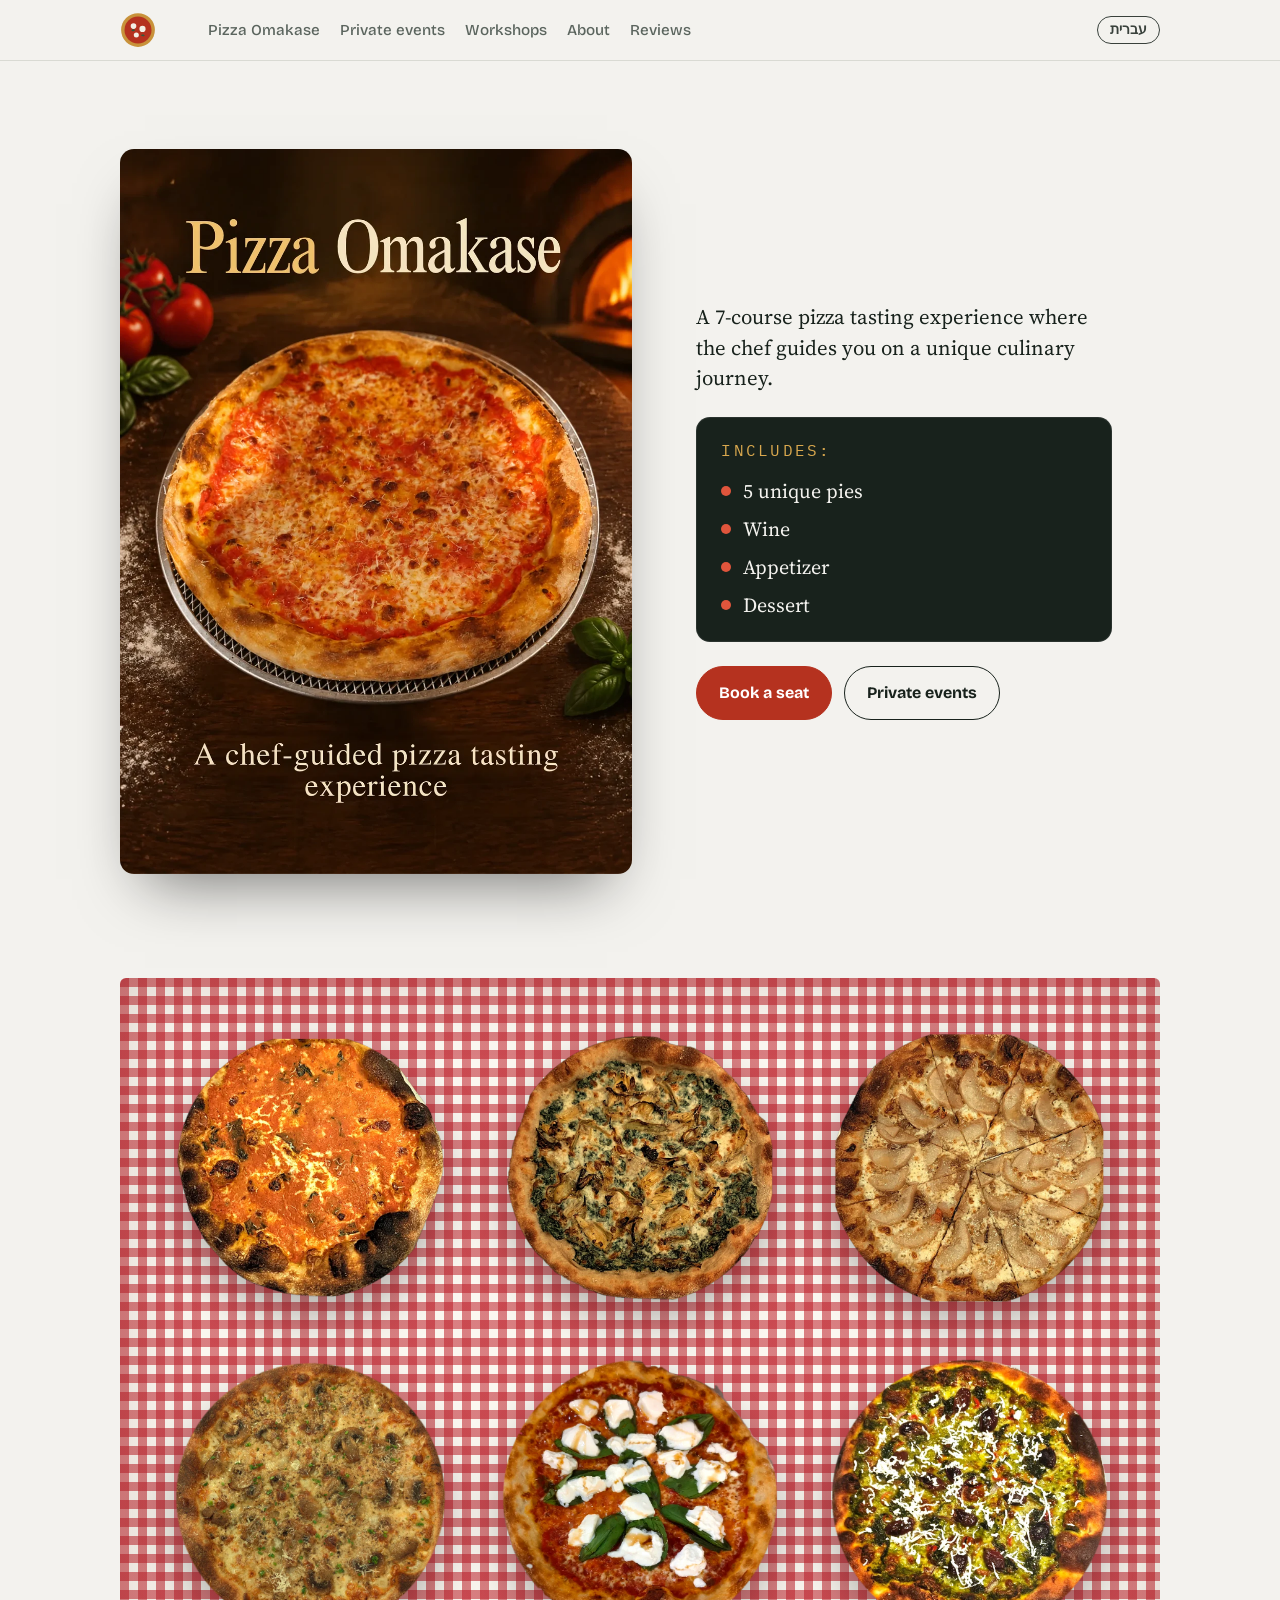
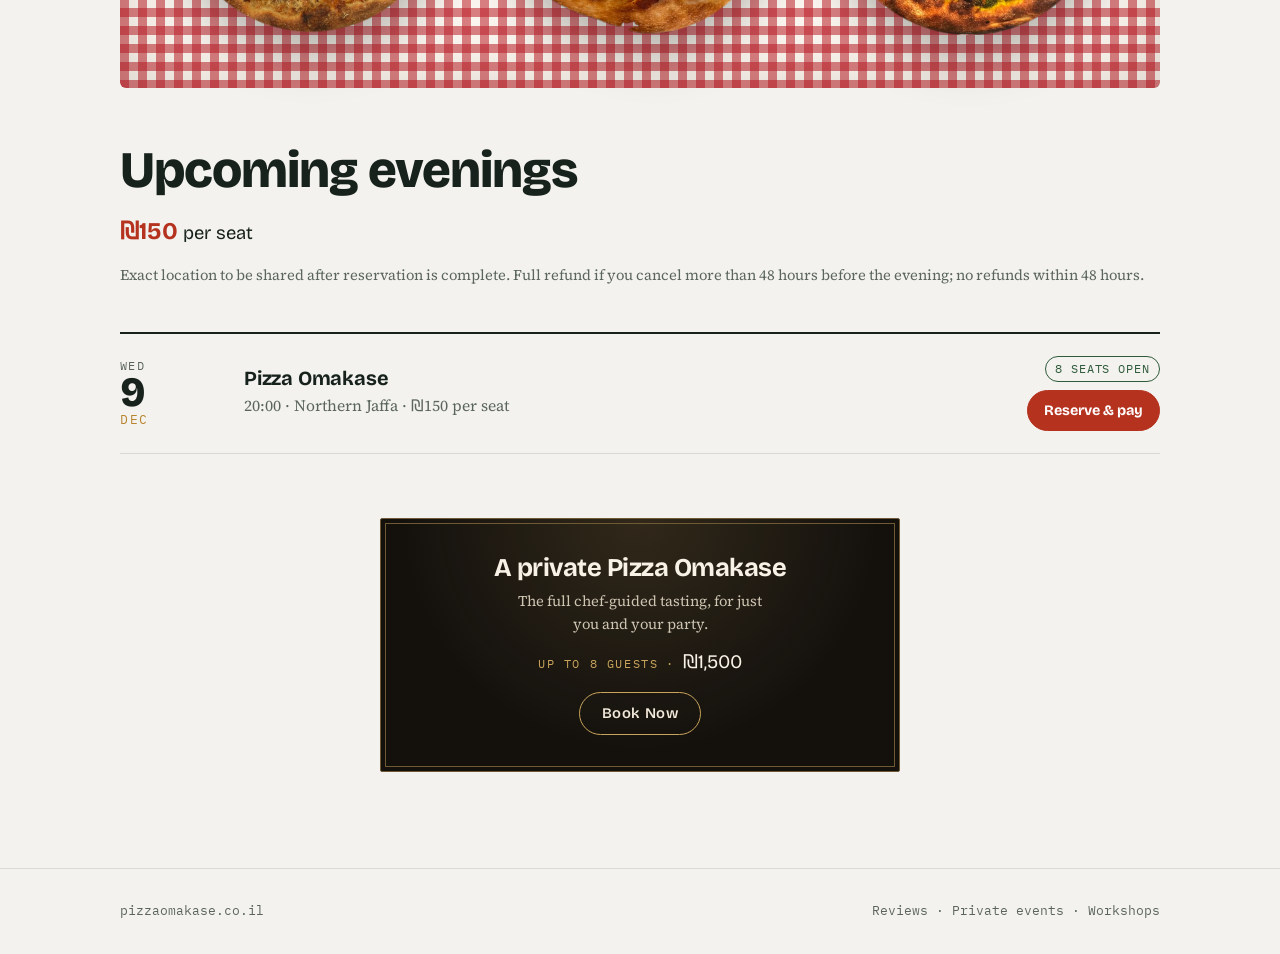
==== index.html @ a079464c "Reviews: post instantly (Google Form -> 'Pizza Omakase – Reviews' sheet), no approval; owner edits/d" ====
<!doctype html>
<html lang="en">
<head>
<meta charset="utf-8">
<meta name="viewport" content="width=device-width,initial-scale=1,viewport-fit=cover">
<meta property="og:title" content="Pizza Omakase · New York–style pizza tasting in Israel">
<meta property="og:image" content="https://pizzaomakase.co.il/images/originals/classic.jpg">
<title data-he="פיצה אומקאסה · טעימות פיצה בסגנון ניו יורק בישראל">Pizza Omakase · New York–style pizza tasting in Israel</title>
<meta name="description" content="The ultimate pizza tasting experience, guided by the chef: an appetizer, five unique New York–style pies, dessert and wine at an intimate table in Jaffa. Book a seat or a private event." data-he-content="חוויית טעימות הפיצה האולטימטיבית בהובלת השף: מנה ראשונה, חמש פיצות ייחודיות בסגנון ניו יורק, קינוח ויין סביב שולחן אינטימי ביפו. הזמינו מקום או אירוע פרטי.">
<meta property="og:type" content="website">
<meta property="og:site_name" content="Pizza Omakase">
<meta property="og:description" content="The ultimate pizza tasting experience, guided by the chef: an appetizer, five unique New York–style pies, dessert and wine at an intimate table in Jaffa. Book a seat or a private event." data-he-content="חוויית טעימות הפיצה האולטימטיבית בהובלת השף: מנה ראשונה, חמש פיצות ייחודיות בסגנון ניו יורק, קינוח ויין סביב שולחן אינטימי ביפו. הזמינו מקום או אירוע פרטי.">
<meta property="og:url" content="https://pizzaomakase.co.il/">
<meta property="og:locale" content="en_IL">
<meta name="twitter:card" content="summary_large_image">
<link rel="icon" href="favicon.svg" type="image/svg+xml">
<meta name="theme-color" content="#B5321F">
<script type="application/ld+json">{"@context": "https://schema.org", "@type": "FoodEstablishment", "@id": "https://pizzaomakase.co.il/#business", "name": "Pizza Omakase", "url": "https://pizzaomakase.co.il/", "image": ["https://pizzaomakase.co.il/images/originals/classic.jpg", "https://pizzaomakase.co.il/images/pizza-vodka.webp?v=4", "https://pizzaomakase.co.il/images/pizza-spinach-artichoke.webp?v=4", "https://pizzaomakase.co.il/images/pizza-pear-hot-honey.webp?v=4", "https://pizzaomakase.co.il/images/pizza-mushroom.webp?v=4", "https://pizzaomakase.co.il/images/pizza-margherita-burrata.webp?v=4", "https://pizzaomakase.co.il/images/pizza-pesto-olive.webp?v=4"], "logo": "https://pizzaomakase.co.il/favicon.svg", "description": "Pizza Omakase is a chef's-choice New York–style pizza tasting experience in Israel: an appetizer, five unique pies, dessert and wine at one intimate table. Seats at scheduled evenings in Jaffa, private events, and pizza-making workshops.", "servesCuisine": ["Pizza", "New York-style pizza"], "areaServed": [{"@type": "City", "name": "Tel Aviv-Yafo"}, {"@type": "Country", "name": "Israel"}], "acceptsReservations": true, "priceRange": "₪150 per seat", "knowsLanguage": ["en", "he"], "hasMenu": {"@type": "Menu", "name": "Pizza Omakase tasting", "description": "Chef's choice: appetizer, five unique pies, dessert and wine."}}</script>
<link rel="preconnect" href="https://fonts.googleapis.com">
<link rel="preconnect" href="https://fonts.gstatic.com" crossorigin>
<link rel="stylesheet" href="https://fonts.googleapis.com/css2?family=Bricolage+Grotesque:opsz,wght@12..96,500;12..96,700;12..96,800&family=Source+Serif+4:ital,opsz,wght@0,8..60,400;0,8..60,600;1,8..60,400&family=IBM+Plex+Mono:wght@400;500&display=swap">
<link rel="stylesheet" href="https://fonts.googleapis.com/css2?family=Rubik:wght@400;500;600;700;800&family=Frank+Ruhl+Libre:wght@400;500;700&display=swap">
<link rel="stylesheet" href="i18n.css?v=b4e3d03b">
<script src="i18n.js?v=b269d861"></script>
<style>
/* Layout: one long counter-service scroll — hero → the tasting card → the pies → dates → book. Private events live on private-events.html.
   Palette: basil-ink on a cool flour-dusted marble, crust gold for warmth, tomato reserved for actions. */
:root{
  --bg:#F3F2EE;
  --surface:#FFFFFF;
  --ink:#18221C;
  --muted:#5B655E;
  --line:#D9DAD3;
  --crust:#B9852F;
  --tomato:#B5321F;
  --tomato-ink:#FFFFFF;
  --basil:#2F5A3B;
  --soft:#E8E7E0;
  --display:"Bricolage Grotesque", "Helvetica Neue", Arial, sans-serif;
  --body:"Source Serif 4", Georgia, "Times New Roman", serif;
  --mono:"IBM Plex Mono", ui-monospace, Menlo, Consolas, monospace;
  --radius:6px;
}
@media (prefers-color-scheme: dark){
  :root:not([data-theme="light"]){
    --bg:#121714; --surface:#1A211C; --ink:#ECEDE7; --muted:#A3ABA4; --line:#2E3832;
    --crust:#D9A84E; --tomato:#E0553C; --tomato-ink:#160C09; --basil:#7FB28C; --soft:#212A24;
    color-scheme:dark;
  }
}
:root[data-theme="dark"]{
  --bg:#121714; --surface:#1A211C; --ink:#ECEDE7; --muted:#A3ABA4; --line:#2E3832;
  --crust:#D9A84E; --tomato:#E0553C; --tomato-ink:#160C09; --basil:#7FB28C; --soft:#212A24;
  color-scheme:dark;
}

*{box-sizing:border-box}
html{scroll-behavior:smooth}
@media (prefers-reduced-motion: reduce){html{scroll-behavior:auto} *{transition:none!important;animation:none!important}}
body{background:var(--bg);color:var(--ink);font-family:var(--body);font-size:18px;line-height:1.6;margin:0}
.wrap{max-width:1120px;margin:0 auto;padding-inline:clamp(16px,4vw,40px)}
h1,h2,h3{font-family:var(--display);line-height:1.05;margin:0;text-wrap:balance;letter-spacing:-.02em}
h2{font-size:clamp(2rem,4.6vw,3.2rem);font-weight:800}
h3{font-size:1.3rem;font-weight:700;letter-spacing:-.01em}
p{margin:0}
a{color:inherit}
.eyebrow{font-family:var(--mono);font-size:.78rem;letter-spacing:.14em;text-transform:uppercase;color:var(--crust)}
.lede{font-size:1.3rem;color:var(--muted);max-width:42ch;line-height:1.45}
.copy .lede:first-of-type{color:var(--ink)}
:focus-visible{outline:2px solid var(--tomato);outline-offset:3px}

/* header */
header.top{position:sticky;top:env(safe-area-inset-top,0px);z-index:10;background:color-mix(in srgb,var(--bg) 88%,transparent);backdrop-filter:blur(8px);border-bottom:1px solid var(--line)}
header.top .wrap{display:flex;align-items:center;justify-content:space-between;gap:16px;padding-block:12px}
.mark{font-family:var(--display);font-weight:800;font-size:1.15rem;letter-spacing:-.02em;text-decoration:none;display:flex;align-items:baseline;gap:8px}
.mark img{display:block;width:36px;height:36px;transition:transform .3s}.mark:hover img{transform:rotate(-20deg)}
.mark small{font-family:var(--mono);font-weight:400;font-size:.68rem;color:var(--muted);letter-spacing:.08em}
nav.links{display:flex;gap:20px;font-family:var(--display);font-weight:500;font-size:.95rem}
nav.links a{text-decoration:none;color:var(--muted)}
nav.links a:hover,nav.links a[aria-current]{color:var(--ink)}
nav.links a,.mark{white-space:nowrap}
@media (max-width:760px){nav.links .opt{display:none}}
@media (max-width:480px){nav.links{gap:12px;font-size:.85rem}.mark{font-size:1rem}header.top .wrap{gap:10px}}

.btn{display:inline-flex;align-items:center;gap:8px;font-family:var(--display);font-weight:700;font-size:1rem;padding:13px 22px;border-radius:999px;border:1.5px solid var(--ink);background:transparent;color:var(--ink);text-decoration:none;cursor:pointer;transition:transform .15s ease, background .15s ease}
.btn:hover{transform:translateY(-1px)}
.btn.primary{background:var(--tomato);border-color:var(--tomato);color:var(--tomato-ink)}
.btn.small{padding:8px 16px;font-size:.9rem}

/* hero */
.hero{padding-block:clamp(40px,7vw,88px) clamp(40px,6vw,72px)}
.hero .wrap{display:grid;grid-template-columns:1.05fr .95fr;gap:clamp(28px,5vw,64px);align-items:center}
.hero h1{font-size:clamp(3.4rem,10vw,7.4rem);font-weight:800;letter-spacing:-.045em}
.hero h1 em{font-style:normal;color:var(--tomato)}
.hero .copy{display:flex;flex-direction:column;gap:24px;min-width:0}
.hero .ctas{display:flex;flex-wrap:wrap;gap:12px}
.sr-only{position:absolute;width:1px;height:1px;padding:0;margin:-1px;overflow:hidden;clip:rect(0 0 0 0);white-space:nowrap;border:0}
.hero figure{margin:0;position:relative;order:-1}
.hero figure img{display:block;width:100%;height:auto;filter:drop-shadow(0 24px 30px rgba(0,0,0,.35))}
.hero figure img.flyer{filter:none;border-radius:14px;box-shadow:0 30px 60px -25px rgba(0,0,0,.55);max-height:82vh;width:auto;max-width:100%;margin-inline:auto}
.hero figure figcaption{position:absolute;left:-6px;bottom:8%;background:var(--surface);border:1px solid var(--line);padding:10px 14px;border-radius:var(--radius);font-family:var(--mono);font-size:.78rem;color:var(--muted);max-width:75%}
.hero figure figcaption b{display:block;font-family:var(--display);font-size:1rem;color:var(--ink);font-weight:700}
@media (max-width:820px){.hero .wrap{grid-template-columns:1fr}.hero figure{max-width:440px;justify-self:center;width:100%}}

section{padding-block:clamp(56px,8vw,96px)}
section.alt{background:var(--soft)}
/* Desktop: the tablecloth sits inside the content column, so the page background runs evenly down both sides. */
@media (min-width:701px){
  #pies{background:var(--bg);padding-block:clamp(16px,2.5vw,32px)}
  #dates{padding-top:clamp(12px,2vw,24px)}
  #pies .pies{max-width:none;padding:clamp(28px,4vw,52px);border-radius:var(--radius);background-color:#FBF7F0;background-image:linear-gradient(90deg,rgba(190,30,40,.55) 50%,transparent 50%),linear-gradient(rgba(190,30,40,.55) 50%,transparent 50%);background-size:18px 18px;box-shadow:inset 0 0 80px rgba(60,20,10,.18)}
}
.sec-head{display:flex;flex-direction:column;gap:14px;margin-bottom:clamp(28px,4vw,44px)}
.fine{font-size:.92rem;color:var(--muted)}
.price-line{font-family:var(--display);font-size:1.15rem}.price-line b{color:var(--tomato);font-size:1.5rem}

/* tasting card */
.about{display:grid;grid-template-columns:1fr 1fr;gap:clamp(28px,5vw,64px);align-items:start}
.about .text{display:flex;flex-direction:column;gap:18px;min-width:0}
.card-menu{background:var(--surface);border:1px solid var(--line);border-radius:var(--radius);padding:clamp(22px,3vw,34px);display:flex;flex-direction:column;gap:6px}
.card-menu .head{display:flex;justify-content:space-between;align-items:baseline;border-bottom:2px solid var(--ink);padding-bottom:12px;margin-bottom:6px;gap:12px}
.card-menu .head h3{font-size:1.5rem}
.card-menu .head span{font-family:var(--mono);font-size:.75rem;color:var(--muted);text-transform:uppercase;letter-spacing:.1em}
.course{display:grid;grid-template-columns:3.2ch 1fr;gap:14px;padding-block:11px;border-bottom:1px dashed var(--line)}
.course:last-of-type{border-bottom:0}
.course .n{font-family:var(--mono);font-size:.85rem;color:var(--crust);padding-top:3px;font-variant-numeric:tabular-nums}
.course b{font-family:var(--display);font-weight:700;font-size:1.05rem;display:block}
.course small{color:var(--muted);font-size:.95rem}
.course.pie b{color:var(--ink)}
.card-menu .foot{margin-top:10px;padding-top:12px;border-top:2px solid var(--ink);font-family:var(--mono);font-size:.8rem;color:var(--basil);display:flex;gap:8px;align-items:center}
@media (max-width:820px){.about{grid-template-columns:1fr}}

/* gallery */
.includes-card{background:#18221C;color:#F3F2EE;border:1px solid rgba(255,255,255,.08);border-radius:14px;padding:20px 24px;max-width:26rem}
.includes-card .label{font-family:var(--mono);font-size:1rem;letter-spacing:.14em;text-transform:uppercase;color:#D9A84E;margin-bottom:12px}
.includes{list-style:none;margin:0;padding:0;display:flex;flex-direction:column;gap:6px;font-family:var(--body);font-weight:400;font-size:1.25rem}
.includes li{display:flex;align-items:center;gap:12px}
.includes li::before{content:"";width:10px;height:10px;border-radius:50%;background:#E0553C;flex:none}
.pies{display:grid;grid-template-columns:repeat(3,1fr);gap:clamp(20px,4vw,56px);max-width:1040px;margin-inline:auto;align-items:end}
.pies figure{margin:0;display:flex;flex-direction:column;align-items:center;gap:14px;min-width:0}
.pies figcaption{font-family:var(--display);font-weight:700;font-size:1.15rem;text-align:center}
@media (max-width:700px){#pies{padding-block:28px}.pies{grid-template-columns:repeat(2,1fr);gap:12px;max-width:min(100%,calc((100svh - 56px - 24px) * 2 / 3 + 12px))}}
.pies img{width:100%;height:auto;display:block;min-width:0;filter:drop-shadow(0 20px 24px rgba(0,0,0,.3))}
.about-grid{display:grid;grid-template-columns:1.1fr .9fr;gap:clamp(28px,5vw,64px);align-items:center}
.about-copy{display:flex;flex-direction:column;gap:18px;min-width:0}
.about-copy p{font-size:1.15rem;max-width:52ch}
.about-copy .ctas{display:flex;flex-wrap:wrap;gap:12px;margin-top:8px}
.about-photo{margin:0}
.about-text{display:flex;flex-direction:column;gap:16px}
.about-text .eyebrow{margin:0;font-weight:400}
.about-text p{font-size:1.15rem;margin:0;max-width:52ch}
.about-text .ctas{display:flex;flex-wrap:wrap;gap:12px;margin-top:8px}
.about-more{padding-block:clamp(40px,6vw,72px)}
@media (min-width:821px){.about-page{padding-bottom:28px}.about-more{padding-top:28px}#aboutView .about-page:last-child{padding-bottom:72px}}
.about-photo img{width:100%;height:auto;aspect-ratio:4/5;object-fit:cover;object-position:50% 25%;border-radius:var(--radius);display:block}
@media (max-width:820px){.about-grid{grid-template-columns:1fr}.about-photo{max-width:440px}}
.gallery{display:grid;grid-template-columns:repeat(4,1fr);gap:14px}
.gallery img{min-width:0}
.form-title{font-size:2rem}
.gallery figure{margin:0;display:flex;flex-direction:column;gap:10px;min-width:0}
.gallery img{width:100%;height:auto;aspect-ratio:3/4;object-fit:cover;border-radius:var(--radius);display:block}
.gallery figcaption{font-family:var(--display);font-weight:600;font-size:1rem}
.gallery figcaption span{display:block;font-family:var(--body);font-weight:400;color:var(--muted);font-size:.92rem}
@media (max-width:900px){.gallery{grid-template-columns:repeat(2,1fr)}}

/* evenings */
.notice{font-family:var(--mono);font-size:.82rem;color:var(--muted);background:var(--surface);border:1px dashed var(--line);border-radius:var(--radius);padding:10px 14px;margin-bottom:18px}
.events{display:flex;flex-direction:column;border-top:2px solid var(--ink)}
.event{display:grid;grid-template-columns:92px 1fr auto;gap:clamp(14px,3vw,32px);align-items:center;padding-block:22px;border-bottom:1px solid var(--line)}
.date{display:flex;flex-direction:column;align-items:flex-start;line-height:1}
.date .dow{font-family:var(--mono);font-size:.75rem;text-transform:uppercase;letter-spacing:.12em;color:var(--muted)}
.date .day{font-family:var(--display);font-weight:800;font-size:2.6rem;letter-spacing:-.04em;font-variant-numeric:tabular-nums}
.date .mon{font-family:var(--mono);font-size:.8rem;text-transform:uppercase;letter-spacing:.12em;color:var(--crust)}
.event .info{display:flex;flex-direction:column;gap:4px;min-width:0}
.event .info h3{font-size:1.25rem}
.event .meta{color:var(--muted);font-size:.98rem}
.pill{display:inline-block;font-family:var(--mono);font-size:.72rem;text-transform:uppercase;letter-spacing:.08em;padding:3px 9px;border-radius:999px;border:1px solid currentColor}
.pill.open{color:var(--basil)}
.pill.few{color:var(--crust)}
.pill.full{color:var(--muted)}
.event .act{display:flex;flex-direction:column;align-items:flex-end;gap:8px}
.empty{padding:28px 0;color:var(--muted)}
.private-card{width:50%;margin:clamp(40px,6vw,64px) auto 0;background:#14110D;color:#F1E9DA;border:1px solid #6E5A35;outline:1px solid #6E5A35;outline-offset:-6px;border-radius:2px;padding:clamp(24px,3.5vw,36px) clamp(18px,3vw,32px);text-align:center;display:flex;flex-direction:column;align-items:center;gap:8px;background-image:radial-gradient(ellipse at top,rgba(201,164,92,.16),transparent 65%)}
.private-card h3{font-family:var(--display);font-weight:700;font-size:clamp(1.25rem,2.4vw,1.6rem);letter-spacing:-.02em;color:#F7F1E6;margin:0}
.private-card .pc-text{font-size:.92rem;color:#CFC5B3;margin:0;max-width:32ch}
.private-card .pc-meta{display:flex;gap:8px;align-items:baseline;font-family:var(--mono);font-size:.72rem;letter-spacing:.14em;text-transform:uppercase;color:#C9A45C;margin:2px 0 6px}
.private-card .pc-price{font-family:var(--display);font-size:1.2rem;letter-spacing:0;color:#F7F1E6}
.private-card .pc-btn{display:inline-block;padding:9px 22px;border:1px solid #C9A45C;color:#F1E9DA;text-decoration:none;font-family:var(--display);font-weight:600;font-size:.92rem;letter-spacing:.04em;border-radius:999px;transition:background .2s,color .2s}
.private-card .pc-btn:hover,.private-card .pc-btn:focus-visible{background:#C9A45C;color:#14110D}
@media (max-width:700px){.private-card{width:min(100%,380px)}}
@media (max-width:640px){.event{grid-template-columns:64px 1fr}.event .act{grid-column:1/-1;flex-direction:row;justify-content:space-between;align-items:center}.date .day{font-size:2.1rem}}

/* forms */
form.panel{background:var(--surface);border:1px solid var(--line);border-radius:var(--radius);padding:clamp(22px,3vw,34px);display:flex;flex-direction:column;gap:16px;min-width:0}
form.panel .ph{display:flex;flex-direction:column;gap:6px;margin-bottom:4px}
form.panel .ph p{color:var(--muted);font-size:1rem}
.row{display:grid;grid-template-columns:1fr 1fr;gap:14px}
@media (max-width:520px){.row{grid-template-columns:1fr}}
.field{display:flex;flex-direction:column;gap:6px;min-width:0}
label{font-family:var(--display);font-weight:600;font-size:.92rem}
label .opt{font-family:var(--body);font-weight:400;color:var(--muted)}
input,select,textarea{font:inherit;font-size:1rem;color:var(--ink);background:var(--bg);border:1px solid var(--line);border-radius:var(--radius);padding:11px 12px;width:100%}
textarea{min-height:96px;resize:vertical}
input:focus,select:focus,textarea:focus{outline:2px solid var(--basil);outline-offset:0;border-color:transparent}
.status{font-size:.98rem;padding:12px 14px;border-radius:var(--radius);background:var(--soft)}
.status.ok{border-left:3px solid var(--basil)}
.status.err{border-left:3px solid var(--tomato)}
.hp{position:absolute;left:-9999px}

/* faq */
.faq{display:grid;grid-template-columns:repeat(3,1fr);gap:clamp(20px,3vw,40px)}
.faq div{display:flex;flex-direction:column;gap:8px;min-width:0}
.faq p{color:var(--muted);font-size:1rem}
@media (max-width:820px){.faq{grid-template-columns:1fr}}

footer{border-top:1px solid var(--line);padding-block:32px}
footer .wrap{display:flex;flex-wrap:wrap;justify-content:space-between;gap:12px;font-family:var(--mono);font-size:.8rem;color:var(--muted)}
footer .wrap a{text-decoration:none}
footer .wrap a:hover{color:var(--ink)}
@media (max-width:560px){header.top .wrap{flex-wrap:wrap;row-gap:6px}nav.links{width:100%;justify-content:space-between;gap:8px}}
@media (max-width:430px){nav.links{flex-wrap:wrap;justify-content:flex-start;column-gap:16px;row-gap:4px}}
</style>

</head>
<body>
<header class="top">
  <div class="wrap">
    <a class="mark" href="#top" aria-label="Pizza Omakase home" data-he-aria-label="פיצה אומקאסה – דף הבית"><img src="favicon.svg" alt="Pizza Omakase" data-he-alt="פיצה אומקאסה" width="36" height="36"></a>
    <nav class="links" aria-label="Sections" data-he-aria-label="ניווט">
      <a href="#dates" data-he="פיצה אומקאסה">Pizza Omakase</a>
      <a href="private-events.html" data-he="אירועים פרטיים">Private events</a>
      <a href="workshops.html" data-he="סדנאות">Workshops</a>
      <a href="#about" data-he="אודות">About</a>
      <a href="reviews.html" data-he="המלצות">Reviews</a>
    </nav>
  </div>
</header>

<main id="top">
<div id="homeView">
  <div class="hero">
    <div class="wrap">
      <div class="copy">
        <h1 class="sr-only" data-he="פיצה אומקאסה">Pizza Omakase</h1>
        <p class="lede" data-he="ארוחת טעימות פיצה בשבע מנות, שבה השף לוקח אתכם למסע קולינרי ייחודי.">A 7-course pizza tasting experience where the chef guides you on a unique culinary journey.</p>
        <div class="includes-card">
        <p class="label" data-he="כולל:">Includes:</p>
        <ul class="includes">
          <li data-he="5 פיצות ייחודיות">5 unique pies</li>
          <li data-he="יין">Wine</li>
          <li data-he="מנה ראשונה">Appetizer</li>
          <li data-he="קינוח">Dessert</li>
        </ul>
        </div>
        <div class="ctas">
          <a class="btn primary" href="#dates" data-he="הזמינו מקום">Book a seat</a>
          <a class="btn" href="private-events.html" data-he="אירועים פרטיים">Private events</a>
        </div>
      </div>
      <figure>
        <img class="flyer" src="images/flyer.webp?v=2" data-he-src="images/flyer-he.webp?v=3" alt="Pizza Omakase flyer: a chef-guided pizza tasting experience" data-he-alt="פלייר של פיצה אומקאסה: מסע טעימות פיצה בהובלת השף" width="1000" height="1414">
      </figure>
    </div>
  </div>

  <section id="pies" class="alt">
    <div class="wrap">
      <div class="pies">
        <figure><img src="images/pizza-vodka.webp?v=4" alt="The Vodka pie" data-he-alt="פיצה וודקה" loading="lazy" width="900" height="900"></figure>
        <figure><img src="images/pizza-spinach-artichoke.webp?v=4" alt="The Spinach Artichoke pie" data-he-alt="פיצה תרד וארטישוק" loading="lazy" width="900" height="900"></figure>
        <figure><img src="images/pizza-pear-hot-honey.webp?v=4" alt="The Poached Pear and Hot Honey pie" data-he-alt="פיצה אגס מבושל ודבש חריף" loading="lazy" width="900" height="900"></figure>
        <figure><img src="images/pizza-mushroom.webp?v=5" alt="White mushroom pie with Parmesan and chives" data-he-alt="פיצה לבנה עם פטריות, פרמזן ועירית" loading="lazy" width="900" height="900"></figure>
        <figure><img src="images/pizza-margherita-burrata.webp?v=4" alt="Margherita with fresh cheese, basil and balsamic" data-he-alt="מרגריטה עם גבינה טרייה, בזיליקום ובלסמי" loading="lazy" width="900" height="900"></figure>
        <figure><img src="images/pizza-pesto-olive.webp?v=4" alt="Pesto pie with olives and shaved cheese" data-he-alt="פיצה פסטו עם זיתים וגבינה מגוררת" loading="lazy" width="900" height="900"></figure>
      </div>
    </div>
  </section>

  <section id="dates">
    <div class="wrap">
      <div class="sec-head"><h2 data-he="הערבים הקרובים">Upcoming evenings</h2><p class="price-line" data-he="<b>₪150</b> לאורח"><b>₪150</b> per seat</p><p class="fine" data-he="המיקום המדויק יישלח אחרי השלמת ההזמנה. ביטול עד 48 שעות לפני הערב – החזר מלא; ביטול מאוחר יותר – ללא החזר.">Exact location to be shared after reservation is complete. Full refund if you cancel more than 48 hours before the evening; no refunds within 48 hours.</p></div>
      <p class="notice" id="eventsNotice" hidden></p>
      <div class="events" id="eventsList" aria-live="polite">
        <p class="empty" data-he="טוען תאריכים…">Loading dates…</p>
      </div>
      <aside class="private-card" aria-label="Private evening" data-he-aria-label="ערב פרטי">
        <h3 data-he="פיצה אומקאסה פרטית">A private Pizza Omakase</h3>
        <p class="pc-text" data-he="כל חוויית הטעימות בהובלת השף – רק בשבילכם.">The full chef-guided tasting, for just you and your party.</p>
        <p class="pc-meta"><span data-he="עד 8 אורחים">Up to 8 guests</span><span class="pc-dot">·</span><span class="pc-price">₪1,500</span></p>
        <a class="pc-btn" href="private-events.html#book-private" data-he="הזמינו עכשיו">Book Now</a>
      </aside>
    </div>
  </section>

</div>

<div id="aboutView" hidden>
  <section class="about-page">
    <div class="wrap about-grid">
      <div class="about-copy">
        <span class="eyebrow" data-he="על השף">About the Chef</span>
        <h2 data-he="מניו יורק לישראל">From New York to Israel</h2>
        <p data-he="גדלתי בניו יורק, וכילד אכלתי פיצה כמעט כל יום. הפיצה הניו־יורקית היא ההשראה שלי – ואותה אני רוצה להביא לישראל.">I grew up in New York and ate pizza almost every day as a kid. That New York pizza is what inspired me, and it's what I want to bring to Israel.</p>
        <p data-he="אחרי העלייה לארץ למדתי בבית הספר לבישול דנון בתל אביב, ושם האהבה שלי לבישול ולטעמים רק הלכה וגדלה.">After making aliyah, I went to culinary school at Danon in Tel Aviv, where my passion for cooking and flavor kept growing.</p>
        <p data-he="הכול התחיל בניסויים עם פיצה בבית. עוד ועוד חברים שמעו וביקשו להצטרף, ומשם זה גדל למשהו הרבה יותר גדול: פיצה אומקאסה.">It started with experimenting with pizza at home. More and more friends heard about it and asked to join, and it grew into something bigger: Pizza Omakase.</p>
      </div>
      <figure class="about-photo">
        <img src="images/chef.jpg" alt="The chef at work in a professional kitchen, wearing Danon culinary school whites" data-he-alt="השף עובד במטבח מקצועי, במדים של בית הספר לבישול דנון" loading="lazy" width="1200" height="1600">
      </figure>
    </div>
  </section>
  <section class="about-page about-more">
    <div class="wrap"><div class="about-text">
      <h2 class="eyebrow" data-he="מה זה פיצה אומקאסה?">What is Pizza Omakase?</h2>
      <p data-he="פיצה אומקאסה היא חוויה מרגשת שבה אני מכין חמש פיצות ייחודיות, טריות, במיוחד לאורחים שלי. כל ערב נפתח ביין ובמנה ראשונה לקבלת פנים, ואחריהם מגיעות חמש פיצות ברצף – כל אחת עם טעמים, תוספות או סגנון פיצה אחר. את הערב חותם קינוח מתוק.">Pizza Omakase is an exciting experience where I make 5 unique pies fresh for my guests. Each evening begins with wine and an appetizer to welcome my guests, followed by 5 pizzas in a row, each with different flavors, toppings or pizza styles. The evening finishes with a sweet treat to cap off the night.</p>
      <p data-he="זו אחת מחוויות הפיצה הייחודיות בעולם, ואשמח מאוד לארח גם אתכם.">It's one of the most unique pizza experiences in the world, and I hope you will join.</p>
      <div class="ctas">
        <a class="btn primary" href="#dates" data-he="הזמינו מקום">Book a seat</a>
        <a class="btn" href="private-events.html" data-he="אירועים פרטיים">Private events</a>
      </div>
    </div></div>
  </section>
  <section class="about-page about-more">
    <div class="wrap"><div class="about-text">
      <h2 class="eyebrow" data-he="מידע נוסף">Additional Information</h2>
      <p data-he="<b>שימו לב:</b> כל הפיצות מוכנות במטבח כשר ומחומרי גלם כשרים, ולכן לא יוגשו מוצרי בשר או עוף."><b>Please note:</b> All pizzas are made in a kosher kitchen with kosher ingredients. As such, there will be no meat or poultry products served.</p>
    </div></div>
  </section>
</div>
</main>

<footer>
  <div class="wrap">
    <span>pizzaomakase.co.il</span>
    <span><a href="reviews.html" data-he="המלצות">Reviews</a> · <a href="private-events.html" data-he="אירועים פרטיים">Private events</a> · <a href="workshops.html" data-he="סדנאות">Workshops</a></span>
  </div>
</footer>

<script>
/* ===================== SETTINGS =====================
   EVENTS_CSV_URL: your Google Sheet, published as CSV (File → Share → Publish to web → CSV).
                   Columns: date | time | title | location | seats_left | status | price | pay_link | note | title_he | location_he
                   date as YYYY-MM-DD, status = open / full (leave blank for open).
============================================================================ */
const EVENTS_CSV_URL = "https://docs.google.com/spreadsheets/d/e/2PACX-1vR-lP_wJIR6Vepet6Y2UDRExhSLIXeEjG2Xf9GtXmF34XiUtwmNr2so5jNAj9eTIJwAHDrVMnOuB5fs/pub?gid=0&single=true&output=csv"; // Google Sheet "Pizza Omakase – Evenings & Seats"

/* Backup dates, shown only if the Google Sheet can't be reached. Keep roughly in sync with the sheet. Edit, add or remove lines here.
   Past dates hide automatically. Set seats_left to "0" or status to "full" to show the evening as full.
   pay_link: that evening's Morning payment link; its "Reserve & pay" button goes there. */
const PRICE = 150; // ₪ per seat (an evening can override it with its own price)
const EXAMPLE_EVENTS = [
  {date: "2026-11-11", time: "20:00", title: "Vegan Pizza Omakase", title_he: "פיצה אומקאסה טבעונית", location: "Northern Jaffa", location_he: "צפון יפו", seats_left: "1", status: "open", note: "", pay_link: "https://mrng.to/Jdc7gMnJVl"},
  {date: "2026-11-18", time: "20:00", title: "Pizza Omakase", title_he: "פיצה אומקאסה", location: "Northern Jaffa", location_he: "צפון יפו", seats_left: "4", status: "open", note: "", pay_link: "https://mrng.to/4sXIoniPWg"},
  {date: "2026-11-25", time: "20:00", title: "Pizza Omakase: 5 styles of pizza from Italy to America", title_he: "פיצה אומקאסה: 5 סגנונות פיצה, מאיטליה ועד אמריקה", location: "Northern Jaffa", location_he: "צפון יפו", seats_left: "8", status: "open", note: "", pay_link: "https://mrng.to/SbXQcux80n"},
  {date: "2026-12-02", time: "20:00", title: "Pizza Omakase", title_he: "פיצה אומקאסה", location: "Northern Jaffa", location_he: "צפון יפו", seats_left: "8", status: "open", note: "", pay_link: "https://mrng.to/F7dpn0AbKh"},
  {date: "2026-12-09", time: "20:00", title: "Pizza Omakase", title_he: "פיצה אומקאסה", location: "Northern Jaffa", location_he: "צפון יפו", seats_left: "8", status: "open", note: "", pay_link: "https://mrng.to/qZVKkEKjK8"}
];

function isoIn(days){const d=new Date();d.setDate(d.getDate()+days);return d.toISOString().slice(0,10)}

function parseCSV(text){
  const rows=[];let row=[],cell="",q=false;
  for(let i=0;i<text.length;i++){
    const c=text[i];
    if(q){ if(c==='"'){ if(text[i+1]==='"'){cell+='"';i++} else q=false } else cell+=c; }
    else if(c==='"') q=true;
    else if(c===','){row.push(cell);cell=""}
    else if(c==='\n'||c==='\r'){ if(c==='\r'&&text[i+1]==='\n')i++; row.push(cell);rows.push(row);row=[];cell="" }
    else cell+=c;
  }
  if(cell!==""||row.length){row.push(cell);rows.push(row)}
  const head=(rows.shift()||[]).map(h=>h.trim().toLowerCase().replace(/\s+/g,"_"));
  return rows.filter(r=>r.some(v=>v.trim())).map(r=>Object.fromEntries(head.map((h,i)=>[h,(r[i]||"").trim()])));
}

async function loadEvents(){
  const notice=document.getElementById("eventsNotice");
  let events=null;
  if(EVENTS_CSV_URL){
    try{
      const res=await fetch(EVENTS_CSV_URL,{cache:"no-store"});
      if(!res.ok) throw new Error(res.status);
      events=parseCSV(await res.text()).map(e=>({...e,time:(e.time||"").slice(0,5)}));
    }catch(e){ events=null; }
  }
  if(!events){
    events=EXAMPLE_EVENTS;
  }
  const today=new Date().toISOString().slice(0,10);
  events=events.filter(e=>e.date && e.date>=today && (e.status||"").toLowerCase()!=="private" && (!e.test||new URLSearchParams(location.search).has("test"))).sort((a,b)=>(a.date+a.time).localeCompare(b.date+b.time));
  renderEvents(events);
  addEventSchema(events);
}

/* Lets Google and AI assistants list each evening as an event. */
function addEventSchema(events){
  const SITE="https://pizzaomakase.co.il/";
  const ilOffset=ds=>{try{const n=new Intl.DateTimeFormat("en-US",{timeZone:"Asia/Jerusalem",timeZoneName:"shortOffset"}).formatToParts(new Date(ds+"T12:00:00Z")).find(p=>p.type==="timeZoneName").value.match(/[+-]\d+/);return n?(n[0][0]+String(Math.abs(+n[0])).padStart(2,"0")+":00"):"+02:00"}catch(_){return "+02:00"}};
  const data=events.map(e=>{
    const full=(e.status||"").toLowerCase()==="full"||e.seats_left==="0";
    const ev={"@type":"Event","name":(e.title||"Pizza Omakase")+" · "+e.location,
      "description":"Chef's-choice New York–style pizza tasting: an appetizer, five unique pies, dessert and wine at one intimate table.",
      "startDate":e.date+"T"+(e.time||"20:00")+":00"+ilOffset(e.date),
      "eventStatus":"https://schema.org/EventScheduled",
      "eventAttendanceMode":"https://schema.org/OfflineEventAttendanceMode",
      "location":{"@type":"Place","name":e.location,"address":{"@type":"PostalAddress","addressLocality":e.location,"addressCountry":"IL"}},
      "image":[SITE+"images/originals/classic.jpg"],
      "organizer":{"@type":"Organization","name":"Pizza Omakase","url":SITE},
      "offers":{"@type":"Offer","url":(e.pay_link||SITE+"#dates"),"priceCurrency":"ILS","availability":full?"https://schema.org/SoldOut":"https://schema.org/InStock"}};
    ev.offers.price=e.price||PRICE;
    return ev;
  });
  if(!data.length) return;
  const s=document.createElement("script");s.type="application/ld+json";
  s.textContent=JSON.stringify({"@context":"https://schema.org","@graph":data});
  document.head.appendChild(s);
}

function renderEvents(events){
  const list=document.getElementById("eventsList");
  list.textContent="";
  if(!events.length){
    const p=document.createElement("p");p.className="empty";
    p.textContent=I18N.t("No evenings scheduled yet.");
    list.appendChild(p);return;
  }
  for(const e of events){
    const d=new Date(e.date+"T12:00:00");
    const full=(e.status||"").toLowerCase()==="full"||e.seats_left==="0";
    const left=parseInt(e.seats_left,10);
    const L=I18N.locale(), he=I18N.lang==="he";
    const title=(he&&e.title_he)||e.title||(he?"פיצה אומקאסה":"Pizza Omakase");
    const place=(he&&e.location_he)||e.location;

    const row=document.createElement("article");row.className="event";
    const date=document.createElement("div");date.className="date";
    [["dow",d.toLocaleDateString(L,{weekday:"short"})],["day",String(d.getDate())],["mon",d.toLocaleDateString(L,{month:"short"})]]
      .forEach(([c,t])=>{const s=document.createElement("span");s.className=c;s.textContent=t;date.appendChild(s)});
    const info=document.createElement("div");info.className="info";
    const h=document.createElement("h3");h.textContent=title;
    const m=document.createElement("p");m.className="meta";m.textContent=`${e.time} · ${place} · ₪${e.price||PRICE} ${I18N.t("per seat")}`;
    info.append(h,m);
    const act=document.createElement("div");act.className="act";
    const pill=document.createElement("span");
    if(full){pill.className="pill full";pill.textContent=I18N.t("Full")}
    else if(!isNaN(left)&&left<=4){pill.className="pill few";pill.textContent=left===1?I18N.t("1 seat left"):I18N.t("{n} seats left",{n:left})}
    else{pill.className="pill open";pill.textContent=isNaN(left)?I18N.t("Seats open"):I18N.t("{n} seats open",{n:left})}
    const pay=!full&&/^https:\/\//.test(e.pay_link||"")?e.pay_link:"";
    act.append(pill);
    if(pay){
      const b=document.createElement("a");b.className="btn small primary";b.href=pay;
      b.textContent=I18N.t("Reserve & pay");act.append(b);
    }
    row.append(date,info,act);list.appendChild(row);
  }
}

loadEvents();
document.addEventListener("langchange",loadEvents);

/* Home / About views. #about shows the About page; any other link returns home and scrolls to its section. */
const homeView=document.getElementById("homeView"), aboutView=document.getElementById("aboutView");
function route(){
  const h=location.hash;
  if(h==="#private"){location.replace("private-events.html");return}
  const about=h==="#about";
  homeView.hidden=about; aboutView.hidden=!about;
  document.querySelectorAll('nav.links a').forEach(a=>a.toggleAttribute("aria-current",a.getAttribute("href")===h));
  if(about){window.scrollTo(0,0);return}
  const t=h&&h!=="#top"?document.querySelector(h):null;
  if(t) t.scrollIntoView(); else window.scrollTo(0,0);
}
window.addEventListener("hashchange",route);
route();
</script>

</body>
</html>
---- i18n.css ----
/* Language switch + Hebrew (right-to-left) adjustments, shared by every page. */
.lang-toggle{font:inherit;font-weight:600;font-size:.85rem;color:inherit;background:transparent;border:1px solid currentColor;border-radius:999px;padding:3px 12px;cursor:pointer;opacity:.85;line-height:1.4}
.lang-toggle:hover,.lang-toggle:focus-visible{opacity:1}

/* Hebrew typography: the Latin fonts have no Hebrew letters, so swap in Hebrew families. */
html[lang="he"]{
  --display:"Rubik","Bricolage Grotesque",Arial,sans-serif;
  --body:"Frank Ruhl Libre","Source Serif 4",Georgia,serif;
  --mono:"Rubik","IBM Plex Mono",ui-monospace,monospace;
}
/* Wide letter-spacing and all-caps styling suit Latin labels, not Hebrew. */
html[lang="he"] .eyebrow,html[lang="he"] .pill,html[lang="he"] .label,html[lang="he"] .pc-meta,
html[lang="he"] .date .dow,html[lang="he"] .date .mon,html[lang="he"] .soon,html[lang="he"] .pc-wd,
html[lang="he"] h1,html[lang="he"] h2,html[lang="he"] h3{letter-spacing:0}

/* Right-to-left layout fixes for things that were placed with left/right. */
html[dir="rtl"] .pc-form{text-align:right}
html[dir="rtl"] .pc-link{align-self:flex-start}
html[dir="rtl"] input[type="tel"],html[dir="rtl"] input[type="email"],html[dir="rtl"] input[type="url"]{direction:ltr;text-align:right}
html[dir="rtl"] .soon{right:auto;left:-16px;transform:rotate(-8deg)}
@media (max-width:820px){html[dir="rtl"] .soon{left:-6px}}
html[dir="rtl"] .pc-nav{transform:scaleX(-1)}
/* Hidden spam-trap fields sit far off to the left; in right-to-left pages that would create a huge sideways scroll. */
html[dir="rtl"] .hp{left:auto;right:-9999px}
/* Header: logo and menu tabs together at the start, language switch alone at the far end.
   On phones the switch moves up into the logo row (top corner) and the tabs wrap below. */
header.top .wrap{justify-content:flex-start}
header.top nav.links{margin-inline-start:clamp(16px,3vw,36px)}
header.top .lang-toggle{margin-inline-start:auto;flex:none}
@media (max-width:560px){
  header.top nav.links{order:3;margin-inline-start:0}
  header.top .lang-toggle{order:2}
}
/* Phones: the switch always sits in the top-right corner, in both languages
   (in Hebrew the logo moves to the left of that row; the tabs below stay right-to-left). */
@media (max-width:560px){
  html[dir="rtl"] header.top .wrap{direction:ltr}
  html[dir="rtl"] header.top nav.links{direction:rtl}
}
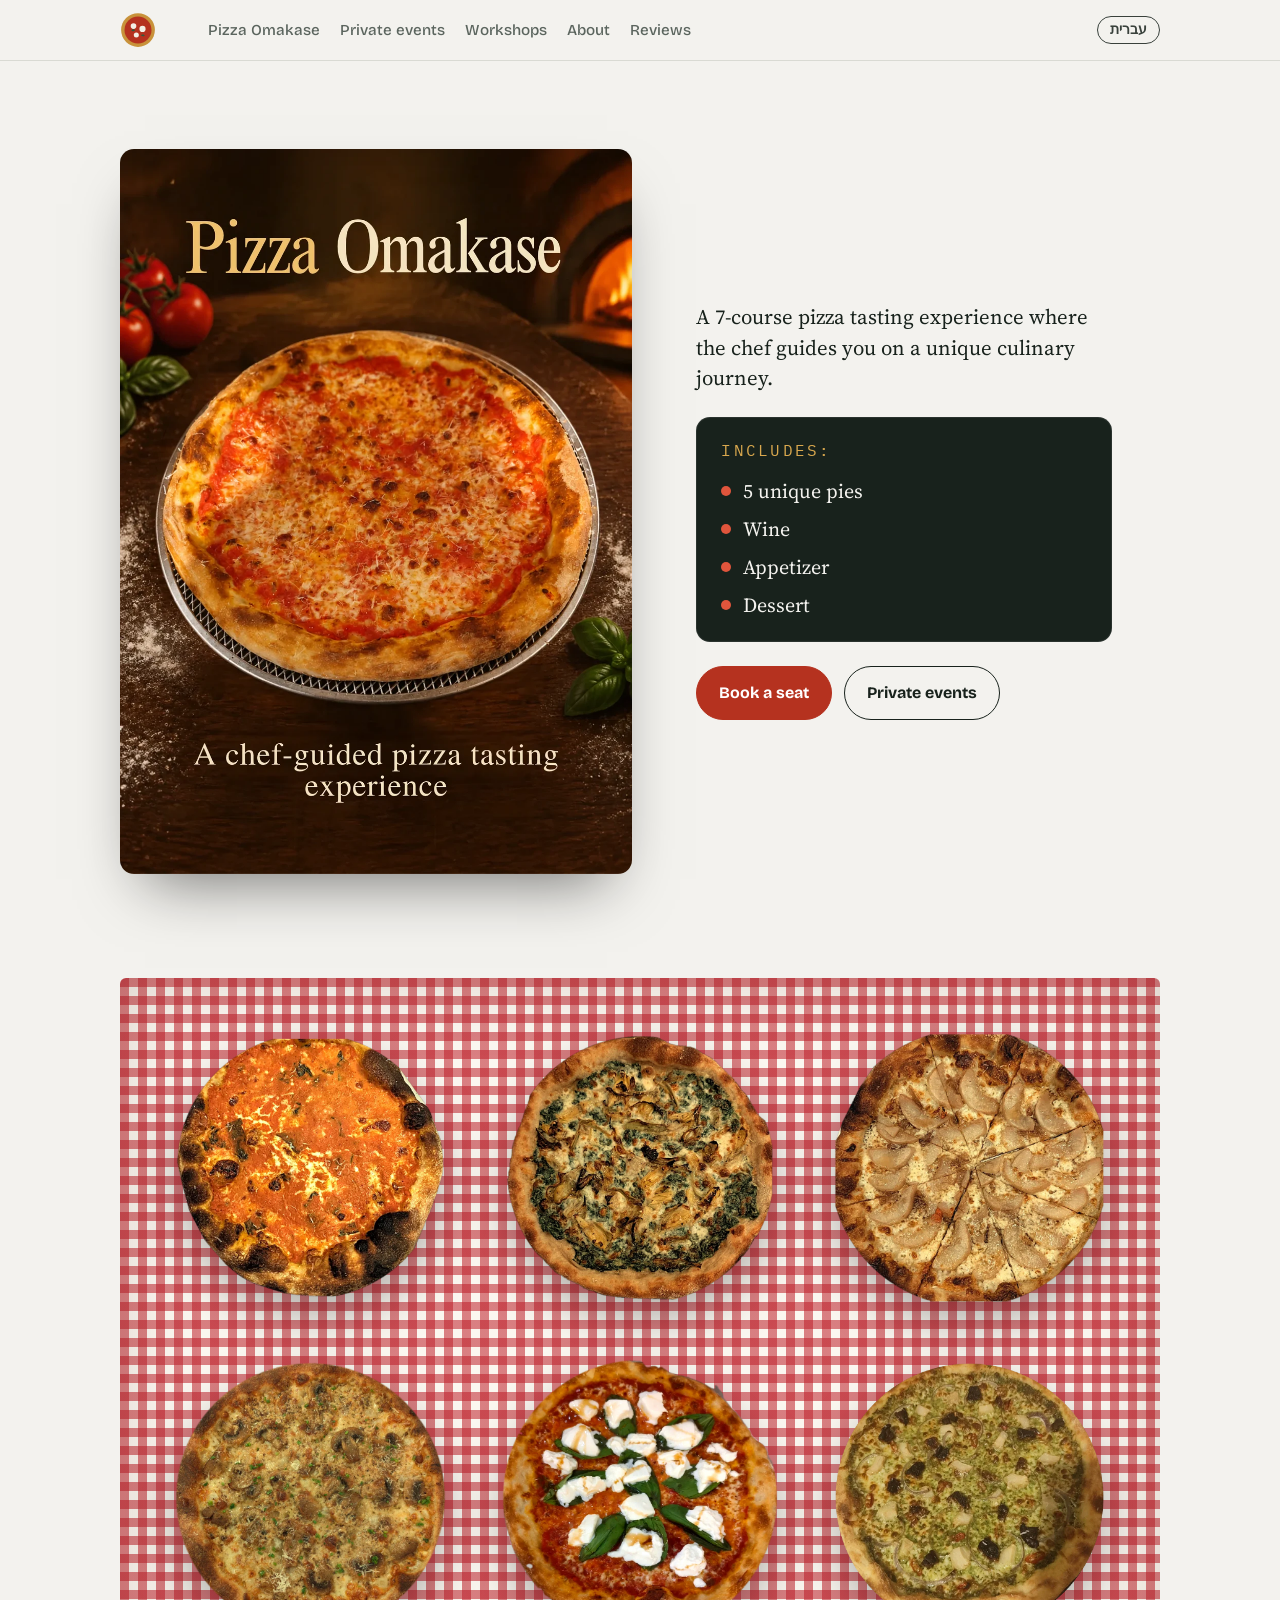
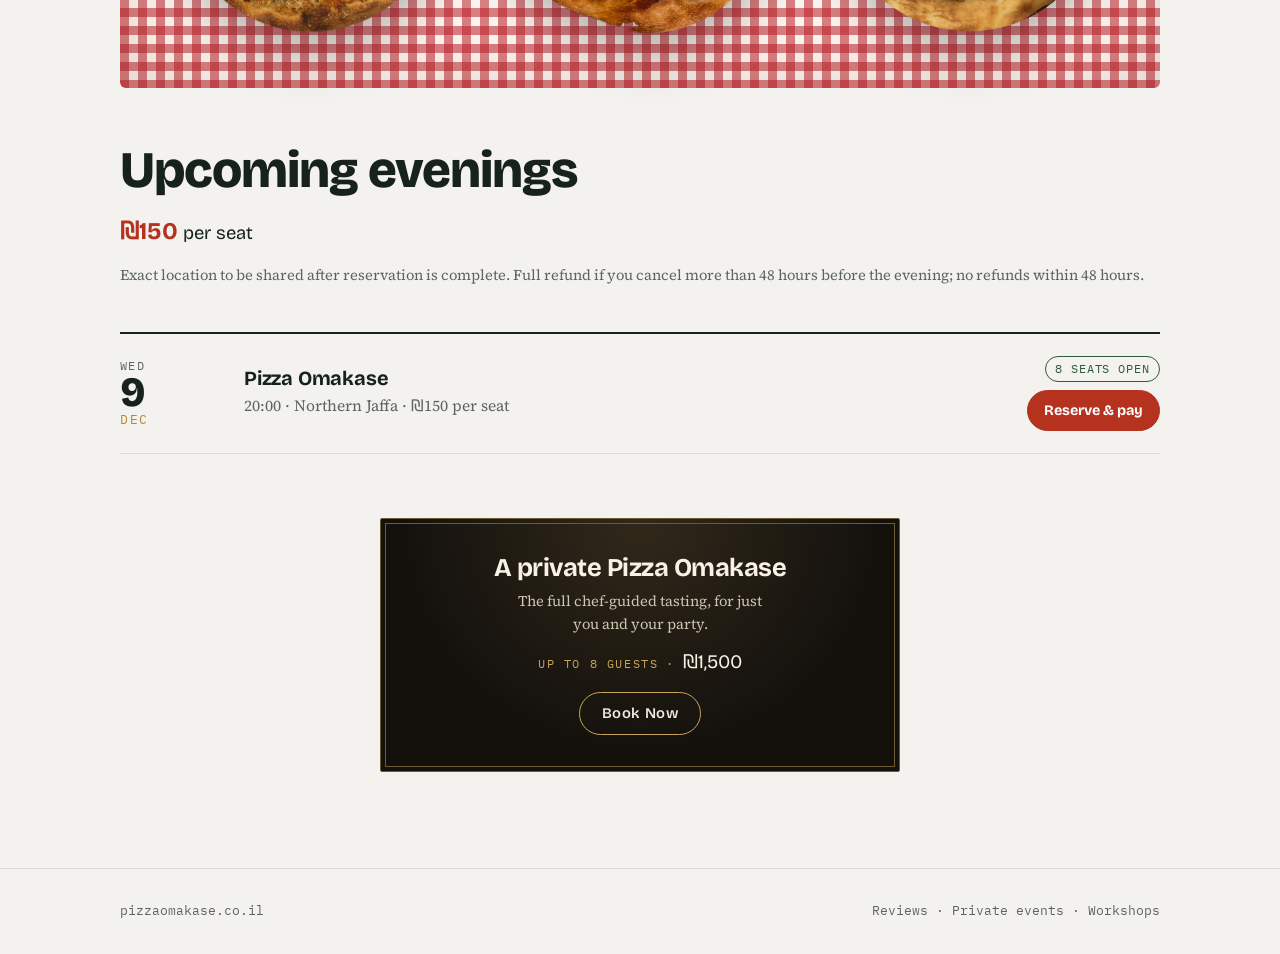
==== commit bee270cb: "Replace pesto pie photo with new pesto & feta pie Round transparent cutout (900x900) matching the ot" ====
--- a/index.html
+++ b/index.html
@@ -15,7 +15,7 @@
 <meta name="twitter:card" content="summary_large_image">
 <link rel="icon" href="favicon.svg" type="image/svg+xml">
 <meta name="theme-color" content="#B5321F">
-<script type="application/ld+json">{"@context": "https://schema.org", "@type": "FoodEstablishment", "@id": "https://pizzaomakase.co.il/#business", "name": "Pizza Omakase", "url": "https://pizzaomakase.co.il/", "image": ["https://pizzaomakase.co.il/images/originals/classic.jpg", "https://pizzaomakase.co.il/images/pizza-vodka.webp?v=4", "https://pizzaomakase.co.il/images/pizza-spinach-artichoke.webp?v=4", "https://pizzaomakase.co.il/images/pizza-pear-hot-honey.webp?v=4", "https://pizzaomakase.co.il/images/pizza-mushroom.webp?v=4", "https://pizzaomakase.co.il/images/pizza-margherita-burrata.webp?v=4", "https://pizzaomakase.co.il/images/pizza-pesto-olive.webp?v=4"], "logo": "https://pizzaomakase.co.il/favicon.svg", "description": "Pizza Omakase is a chef's-choice New York–style pizza tasting experience in Israel: an appetizer, five unique pies, dessert and wine at one intimate table. Seats at scheduled evenings in Jaffa, private events, and pizza-making workshops.", "servesCuisine": ["Pizza", "New York-style pizza"], "areaServed": [{"@type": "City", "name": "Tel Aviv-Yafo"}, {"@type": "Country", "name": "Israel"}], "acceptsReservations": true, "priceRange": "₪150 per seat", "knowsLanguage": ["en", "he"], "hasMenu": {"@type": "Menu", "name": "Pizza Omakase tasting", "description": "Chef's choice: appetizer, five unique pies, dessert and wine."}}</script>
+<script type="application/ld+json">{"@context": "https://schema.org", "@type": "FoodEstablishment", "@id": "https://pizzaomakase.co.il/#business", "name": "Pizza Omakase", "url": "https://pizzaomakase.co.il/", "image": ["https://pizzaomakase.co.il/images/originals/classic.jpg", "https://pizzaomakase.co.il/images/pizza-vodka.webp?v=4", "https://pizzaomakase.co.il/images/pizza-spinach-artichoke.webp?v=4", "https://pizzaomakase.co.il/images/pizza-pear-hot-honey.webp?v=4", "https://pizzaomakase.co.il/images/pizza-mushroom.webp?v=4", "https://pizzaomakase.co.il/images/pizza-margherita-burrata.webp?v=4", "https://pizzaomakase.co.il/images/pizza-pesto-feta.webp?v=1"], "logo": "https://pizzaomakase.co.il/favicon.svg", "description": "Pizza Omakase is a chef's-choice New York–style pizza tasting experience in Israel: an appetizer, five unique pies, dessert and wine at one intimate table. Seats at scheduled evenings in Jaffa, private events, and pizza-making workshops.", "servesCuisine": ["Pizza", "New York-style pizza"], "areaServed": [{"@type": "City", "name": "Tel Aviv-Yafo"}, {"@type": "Country", "name": "Israel"}], "acceptsReservations": true, "priceRange": "₪150 per seat", "knowsLanguage": ["en", "he"], "hasMenu": {"@type": "Menu", "name": "Pizza Omakase tasting", "description": "Chef's choice: appetizer, five unique pies, dessert and wine."}}</script>
 <link rel="preconnect" href="https://fonts.googleapis.com">
 <link rel="preconnect" href="https://fonts.gstatic.com" crossorigin>
 <link rel="stylesheet" href="https://fonts.googleapis.com/css2?family=Bricolage+Grotesque:opsz,wght@12..96,500;12..96,700;12..96,800&family=Source+Serif+4:ital,opsz,wght@0,8..60,400;0,8..60,600;1,8..60,400&family=IBM+Plex+Mono:wght@400;500&display=swap">
@@ -271,7 +271,7 @@
         <figure><img src="images/pizza-pear-hot-honey.webp?v=4" alt="The Poached Pear and Hot Honey pie" data-he-alt="פיצה אגס מבושל ודבש חריף" loading="lazy" width="900" height="900"></figure>
         <figure><img src="images/pizza-mushroom.webp?v=5" alt="White mushroom pie with Parmesan and chives" data-he-alt="פיצה לבנה עם פטריות, פרמזן ועירית" loading="lazy" width="900" height="900"></figure>
         <figure><img src="images/pizza-margherita-burrata.webp?v=4" alt="Margherita with fresh cheese, basil and balsamic" data-he-alt="מרגריטה עם גבינה טרייה, בזיליקום ובלסמי" loading="lazy" width="900" height="900"></figure>
-        <figure><img src="images/pizza-pesto-olive.webp?v=4" alt="Pesto pie with olives and shaved cheese" data-he-alt="פיצה פסטו עם זיתים וגבינה מגוררת" loading="lazy" width="900" height="900"></figure>
+        <figure><img src="images/pizza-pesto-feta.webp?v=1" alt="Pesto pie with feta, red onion and chili" data-he-alt="פיצה פסטו עם פטה, בצל סגול וצ׳ילי" loading="lazy" width="900" height="900"></figure>
       </div>
     </div>
   </section>
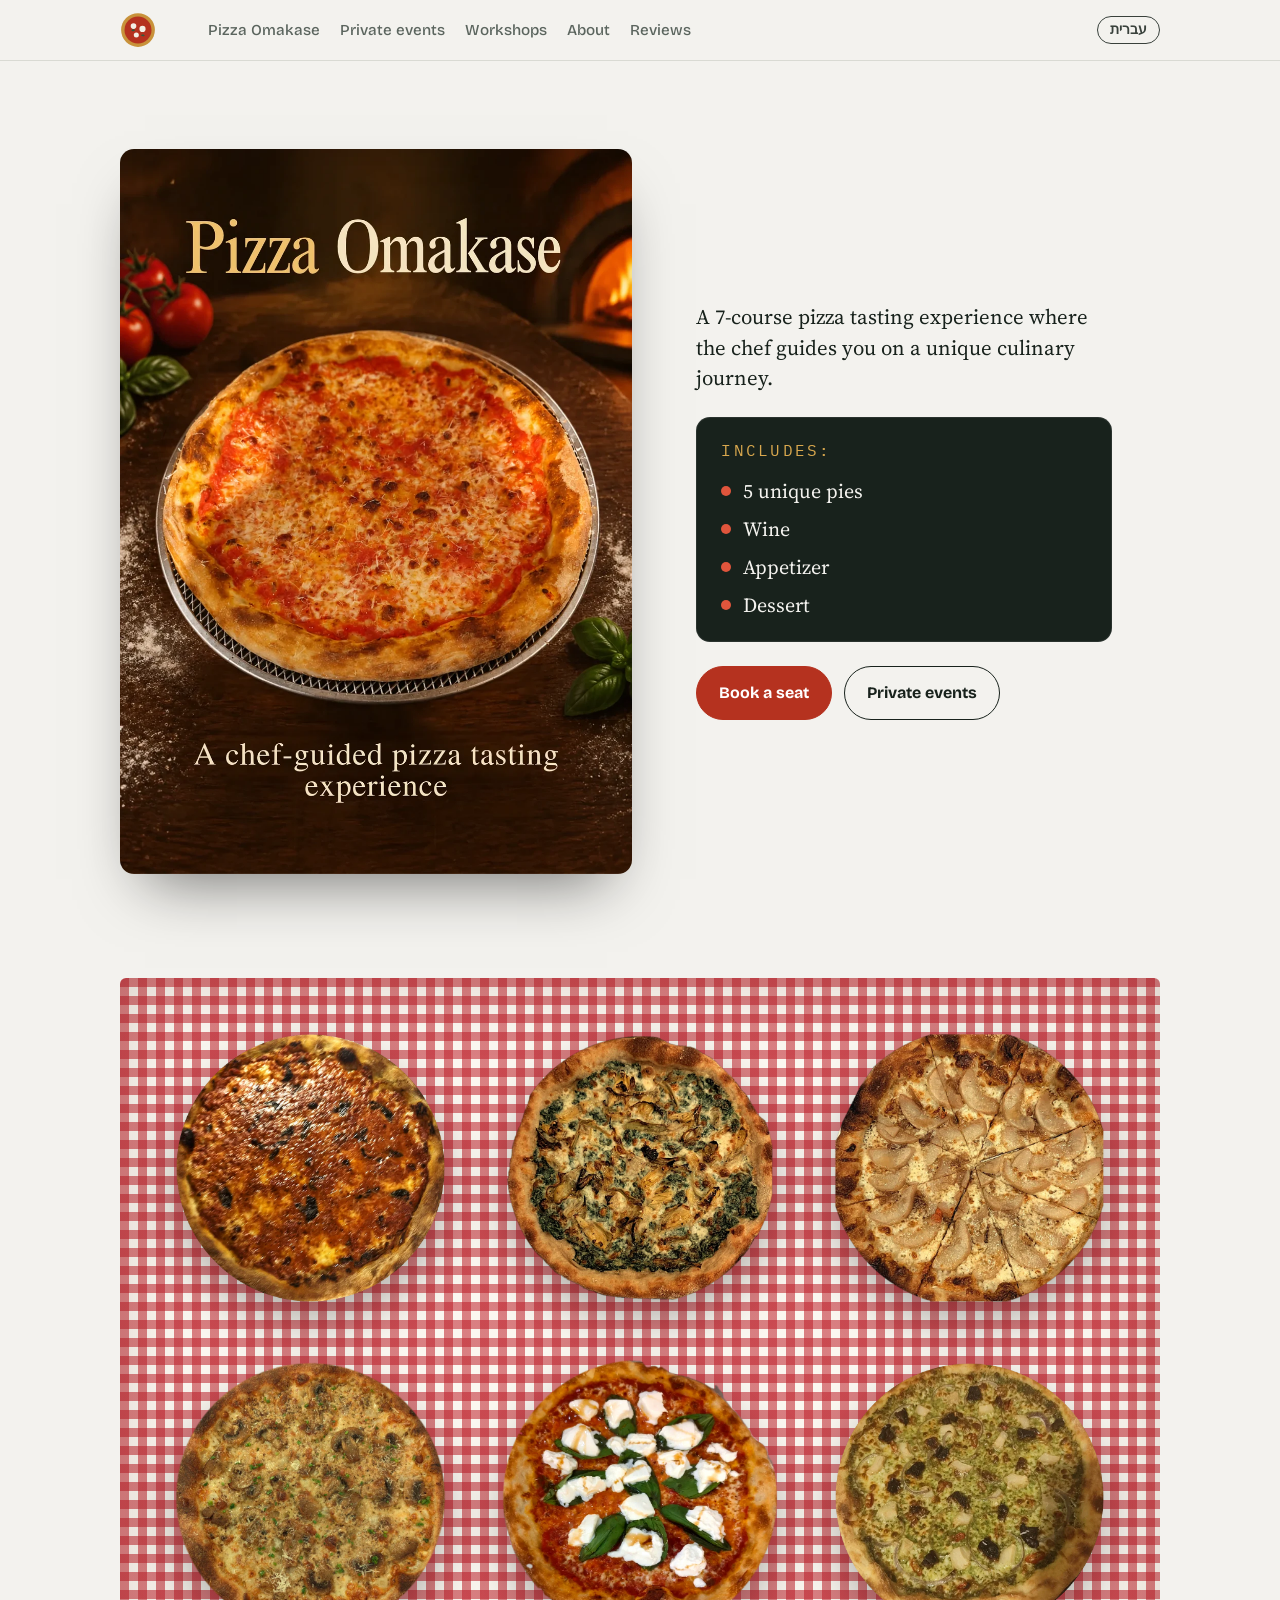
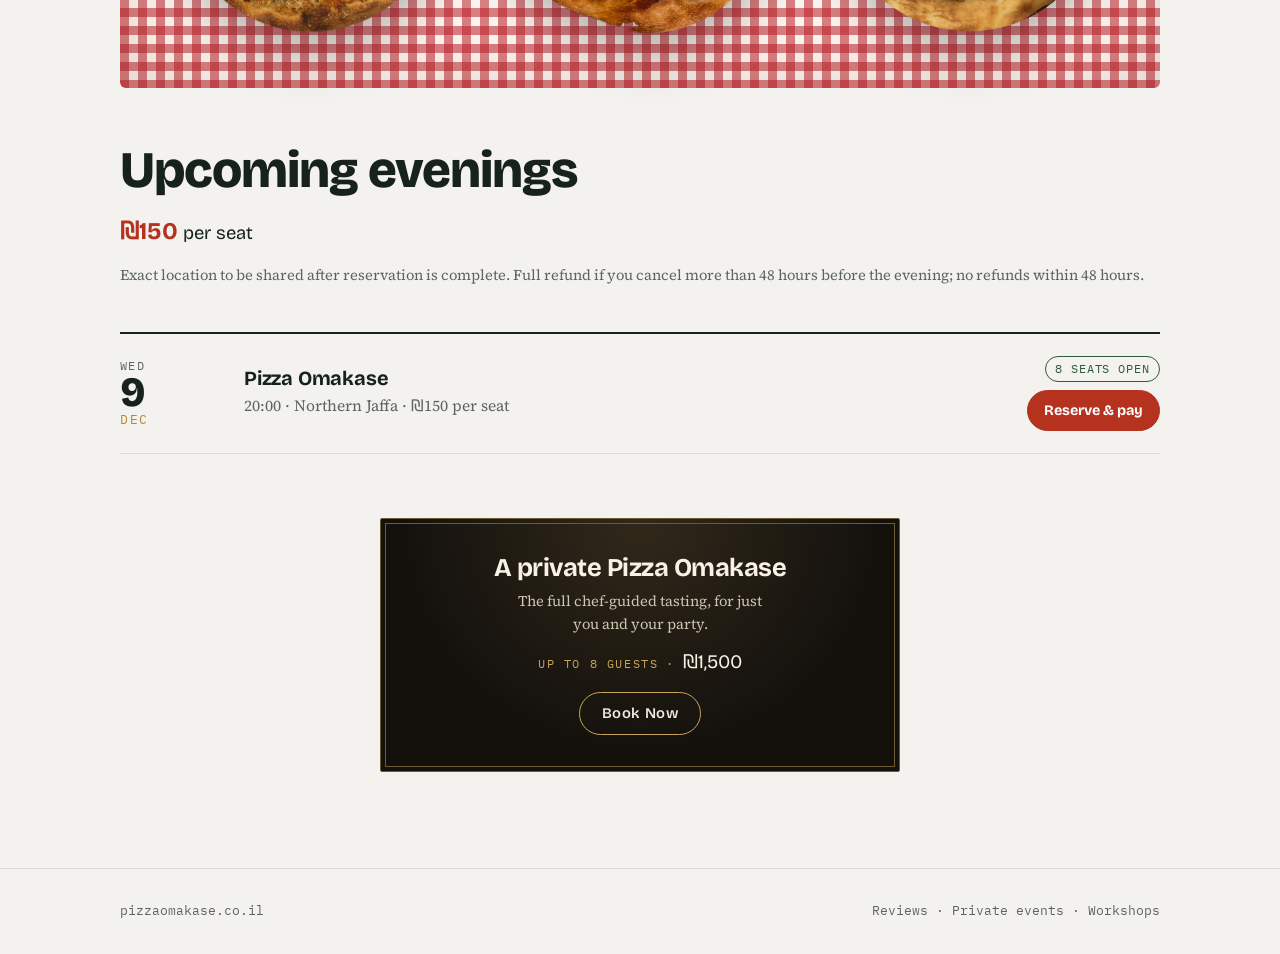
==== commit f4d896a9: "Replace vodka pie photo Round transparent cutout (900x900) matching the other pies; previous photo k" ====
--- a/index.html
+++ b/index.html
@@ -15,7 +15,7 @@
 <meta name="twitter:card" content="summary_large_image">
 <link rel="icon" href="favicon.svg" type="image/svg+xml">
 <meta name="theme-color" content="#B5321F">
-<script type="application/ld+json">{"@context": "https://schema.org", "@type": "FoodEstablishment", "@id": "https://pizzaomakase.co.il/#business", "name": "Pizza Omakase", "url": "https://pizzaomakase.co.il/", "image": ["https://pizzaomakase.co.il/images/originals/classic.jpg", "https://pizzaomakase.co.il/images/pizza-vodka.webp?v=4", "https://pizzaomakase.co.il/images/pizza-spinach-artichoke.webp?v=4", "https://pizzaomakase.co.il/images/pizza-pear-hot-honey.webp?v=4", "https://pizzaomakase.co.il/images/pizza-mushroom.webp?v=4", "https://pizzaomakase.co.il/images/pizza-margherita-burrata.webp?v=4", "https://pizzaomakase.co.il/images/pizza-pesto-feta.webp?v=1"], "logo": "https://pizzaomakase.co.il/favicon.svg", "description": "Pizza Omakase is a chef's-choice New York–style pizza tasting experience in Israel: an appetizer, five unique pies, dessert and wine at one intimate table. Seats at scheduled evenings in Jaffa, private events, and pizza-making workshops.", "servesCuisine": ["Pizza", "New York-style pizza"], "areaServed": [{"@type": "City", "name": "Tel Aviv-Yafo"}, {"@type": "Country", "name": "Israel"}], "acceptsReservations": true, "priceRange": "₪150 per seat", "knowsLanguage": ["en", "he"], "hasMenu": {"@type": "Menu", "name": "Pizza Omakase tasting", "description": "Chef's choice: appetizer, five unique pies, dessert and wine."}}</script>
+<script type="application/ld+json">{"@context": "https://schema.org", "@type": "FoodEstablishment", "@id": "https://pizzaomakase.co.il/#business", "name": "Pizza Omakase", "url": "https://pizzaomakase.co.il/", "image": ["https://pizzaomakase.co.il/images/originals/classic.jpg", "https://pizzaomakase.co.il/images/pizza-vodka.webp?v=5", "https://pizzaomakase.co.il/images/pizza-spinach-artichoke.webp?v=4", "https://pizzaomakase.co.il/images/pizza-pear-hot-honey.webp?v=4", "https://pizzaomakase.co.il/images/pizza-mushroom.webp?v=4", "https://pizzaomakase.co.il/images/pizza-margherita-burrata.webp?v=4", "https://pizzaomakase.co.il/images/pizza-pesto-feta.webp?v=1"], "logo": "https://pizzaomakase.co.il/favicon.svg", "description": "Pizza Omakase is a chef's-choice New York–style pizza tasting experience in Israel: an appetizer, five unique pies, dessert and wine at one intimate table. Seats at scheduled evenings in Jaffa, private events, and pizza-making workshops.", "servesCuisine": ["Pizza", "New York-style pizza"], "areaServed": [{"@type": "City", "name": "Tel Aviv-Yafo"}, {"@type": "Country", "name": "Israel"}], "acceptsReservations": true, "priceRange": "₪150 per seat", "knowsLanguage": ["en", "he"], "hasMenu": {"@type": "Menu", "name": "Pizza Omakase tasting", "description": "Chef's choice: appetizer, five unique pies, dessert and wine."}}</script>
 <link rel="preconnect" href="https://fonts.googleapis.com">
 <link rel="preconnect" href="https://fonts.gstatic.com" crossorigin>
 <link rel="stylesheet" href="https://fonts.googleapis.com/css2?family=Bricolage+Grotesque:opsz,wght@12..96,500;12..96,700;12..96,800&family=Source+Serif+4:ital,opsz,wght@0,8..60,400;0,8..60,600;1,8..60,400&family=IBM+Plex+Mono:wght@400;500&display=swap">
@@ -266,7 +266,7 @@
   <section id="pies" class="alt">
     <div class="wrap">
       <div class="pies">
-        <figure><img src="images/pizza-vodka.webp?v=4" alt="The Vodka pie" data-he-alt="פיצה וודקה" loading="lazy" width="900" height="900"></figure>
+        <figure><img src="images/pizza-vodka.webp?v=5" alt="The Vodka pie" data-he-alt="פיצה וודקה" loading="lazy" width="900" height="900"></figure>
         <figure><img src="images/pizza-spinach-artichoke.webp?v=4" alt="The Spinach Artichoke pie" data-he-alt="פיצה תרד וארטישוק" loading="lazy" width="900" height="900"></figure>
         <figure><img src="images/pizza-pear-hot-honey.webp?v=4" alt="The Poached Pear and Hot Honey pie" data-he-alt="פיצה אגס מבושל ודבש חריף" loading="lazy" width="900" height="900"></figure>
         <figure><img src="images/pizza-mushroom.webp?v=5" alt="White mushroom pie with Parmesan and chives" data-he-alt="פיצה לבנה עם פטריות, פרמזן ועירית" loading="lazy" width="900" height="900"></figure>
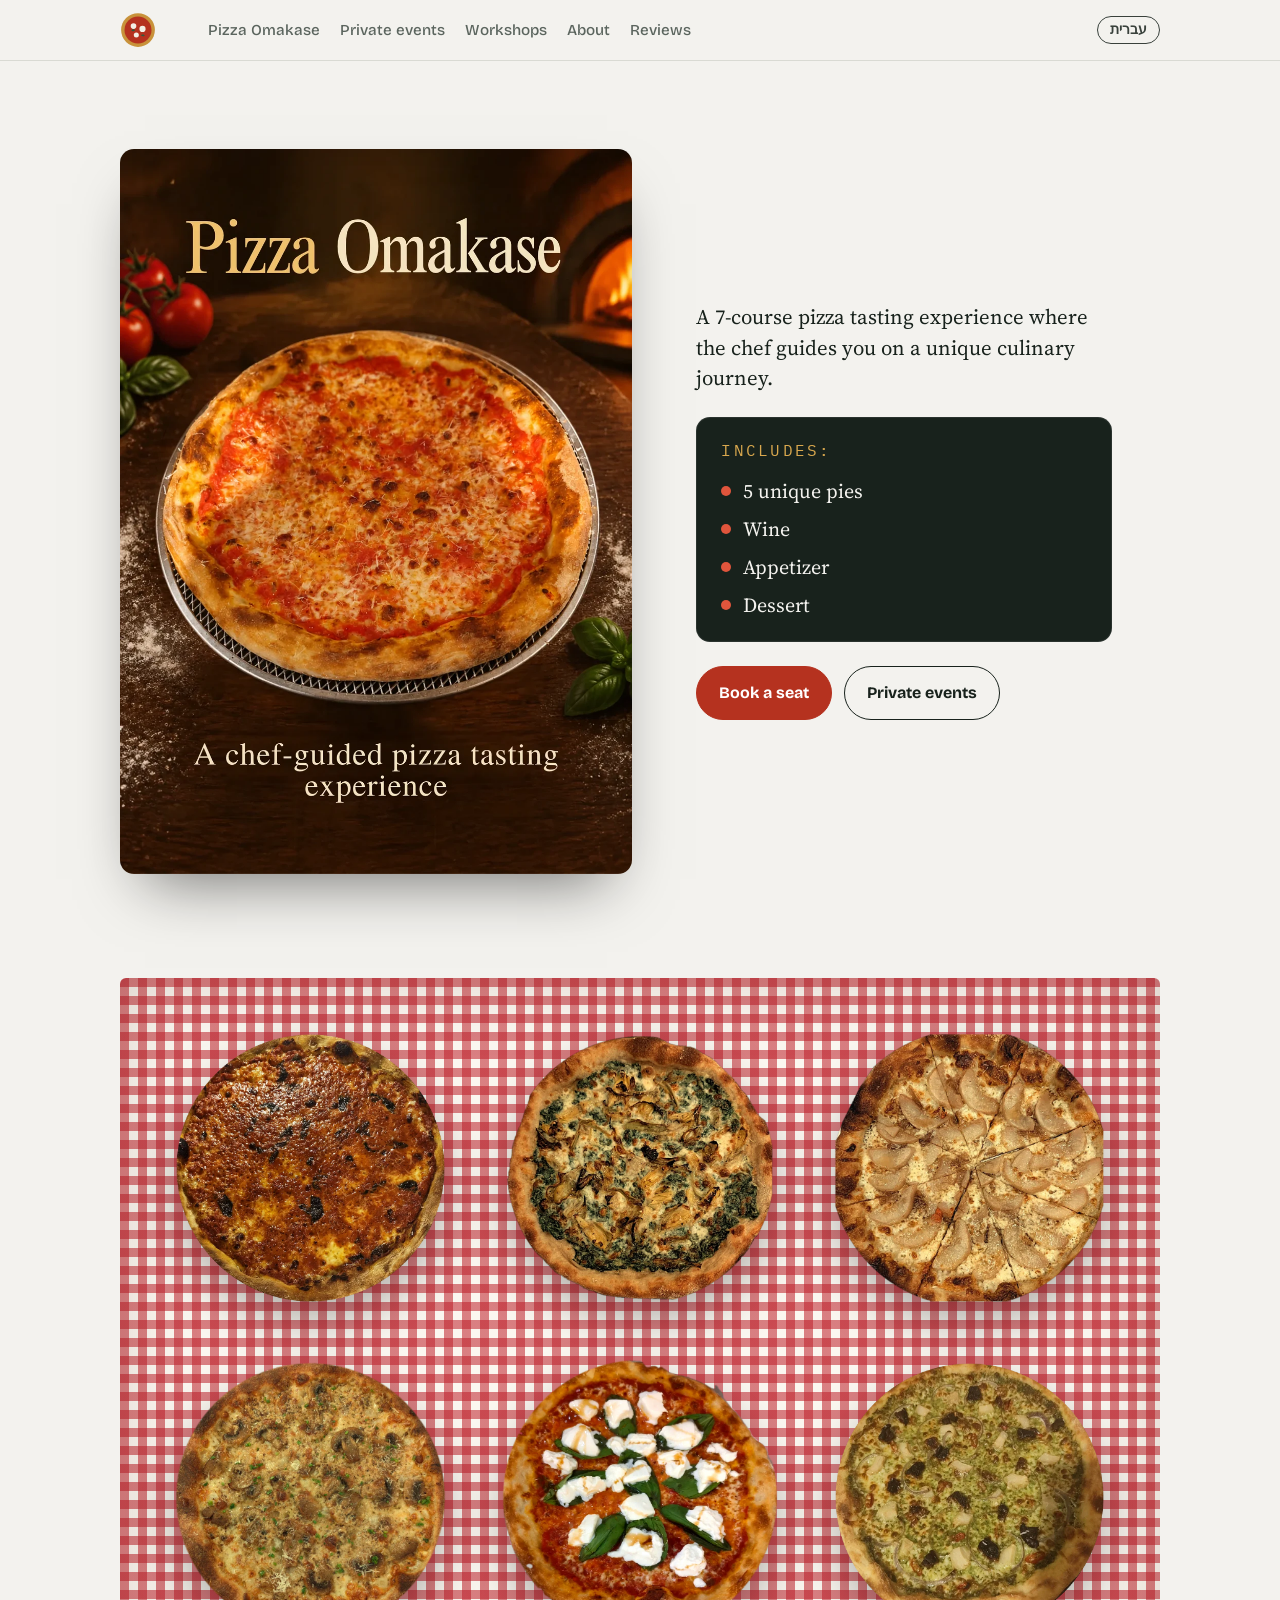
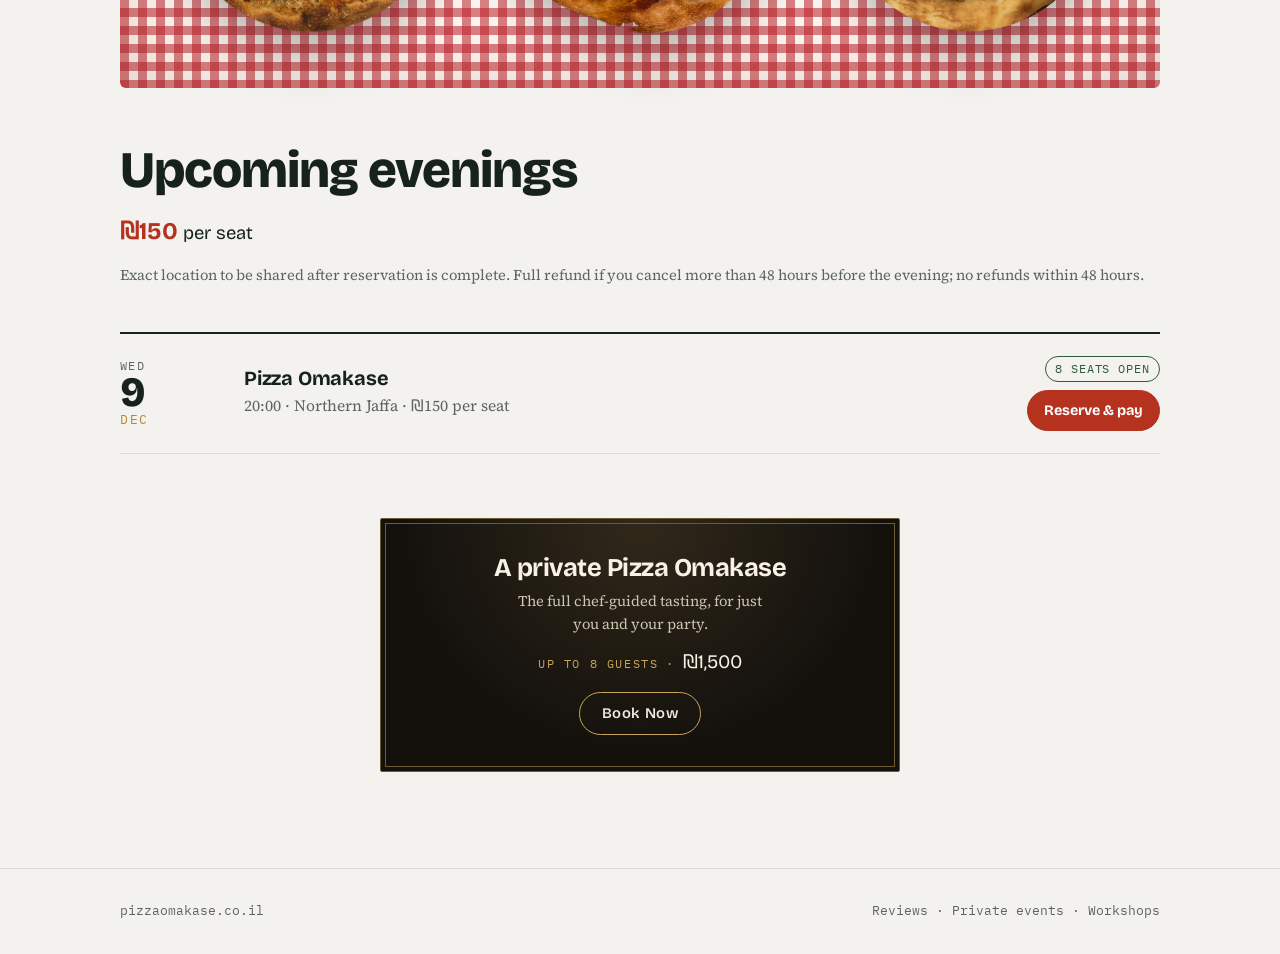
==== commit 4522541d: "Use sharper photo for vodka pie Co-Authored-By: Claude Opus 5.5 <noreply@anthropic.com> Claude-Sessi" ====
--- a/index.html
+++ b/index.html
@@ -15,7 +15,7 @@
 <meta name="twitter:card" content="summary_large_image">
 <link rel="icon" href="favicon.svg" type="image/svg+xml">
 <meta name="theme-color" content="#B5321F">
-<script type="application/ld+json">{"@context": "https://schema.org", "@type": "FoodEstablishment", "@id": "https://pizzaomakase.co.il/#business", "name": "Pizza Omakase", "url": "https://pizzaomakase.co.il/", "image": ["https://pizzaomakase.co.il/images/originals/classic.jpg", "https://pizzaomakase.co.il/images/pizza-vodka.webp?v=5", "https://pizzaomakase.co.il/images/pizza-spinach-artichoke.webp?v=4", "https://pizzaomakase.co.il/images/pizza-pear-hot-honey.webp?v=4", "https://pizzaomakase.co.il/images/pizza-mushroom.webp?v=4", "https://pizzaomakase.co.il/images/pizza-margherita-burrata.webp?v=4", "https://pizzaomakase.co.il/images/pizza-pesto-feta.webp?v=1"], "logo": "https://pizzaomakase.co.il/favicon.svg", "description": "Pizza Omakase is a chef's-choice New York–style pizza tasting experience in Israel: an appetizer, five unique pies, dessert and wine at one intimate table. Seats at scheduled evenings in Jaffa, private events, and pizza-making workshops.", "servesCuisine": ["Pizza", "New York-style pizza"], "areaServed": [{"@type": "City", "name": "Tel Aviv-Yafo"}, {"@type": "Country", "name": "Israel"}], "acceptsReservations": true, "priceRange": "₪150 per seat", "knowsLanguage": ["en", "he"], "hasMenu": {"@type": "Menu", "name": "Pizza Omakase tasting", "description": "Chef's choice: appetizer, five unique pies, dessert and wine."}}</script>
+<script type="application/ld+json">{"@context": "https://schema.org", "@type": "FoodEstablishment", "@id": "https://pizzaomakase.co.il/#business", "name": "Pizza Omakase", "url": "https://pizzaomakase.co.il/", "image": ["https://pizzaomakase.co.il/images/originals/classic.jpg", "https://pizzaomakase.co.il/images/pizza-vodka.webp?v=6", "https://pizzaomakase.co.il/images/pizza-spinach-artichoke.webp?v=4", "https://pizzaomakase.co.il/images/pizza-pear-hot-honey.webp?v=4", "https://pizzaomakase.co.il/images/pizza-mushroom.webp?v=4", "https://pizzaomakase.co.il/images/pizza-margherita-burrata.webp?v=4", "https://pizzaomakase.co.il/images/pizza-pesto-feta.webp?v=1"], "logo": "https://pizzaomakase.co.il/favicon.svg", "description": "Pizza Omakase is a chef's-choice New York–style pizza tasting experience in Israel: an appetizer, five unique pies, dessert and wine at one intimate table. Seats at scheduled evenings in Jaffa, private events, and pizza-making workshops.", "servesCuisine": ["Pizza", "New York-style pizza"], "areaServed": [{"@type": "City", "name": "Tel Aviv-Yafo"}, {"@type": "Country", "name": "Israel"}], "acceptsReservations": true, "priceRange": "₪150 per seat", "knowsLanguage": ["en", "he"], "hasMenu": {"@type": "Menu", "name": "Pizza Omakase tasting", "description": "Chef's choice: appetizer, five unique pies, dessert and wine."}}</script>
 <link rel="preconnect" href="https://fonts.googleapis.com">
 <link rel="preconnect" href="https://fonts.gstatic.com" crossorigin>
 <link rel="stylesheet" href="https://fonts.googleapis.com/css2?family=Bricolage+Grotesque:opsz,wght@12..96,500;12..96,700;12..96,800&family=Source+Serif+4:ital,opsz,wght@0,8..60,400;0,8..60,600;1,8..60,400&family=IBM+Plex+Mono:wght@400;500&display=swap">
@@ -266,7 +266,7 @@
   <section id="pies" class="alt">
     <div class="wrap">
       <div class="pies">
-        <figure><img src="images/pizza-vodka.webp?v=5" alt="The Vodka pie" data-he-alt="פיצה וודקה" loading="lazy" width="900" height="900"></figure>
+        <figure><img src="images/pizza-vodka.webp?v=6" alt="The Vodka pie" data-he-alt="פיצה וודקה" loading="lazy" width="900" height="900"></figure>
         <figure><img src="images/pizza-spinach-artichoke.webp?v=4" alt="The Spinach Artichoke pie" data-he-alt="פיצה תרד וארטישוק" loading="lazy" width="900" height="900"></figure>
         <figure><img src="images/pizza-pear-hot-honey.webp?v=4" alt="The Poached Pear and Hot Honey pie" data-he-alt="פיצה אגס מבושל ודבש חריף" loading="lazy" width="900" height="900"></figure>
         <figure><img src="images/pizza-mushroom.webp?v=5" alt="White mushroom pie with Parmesan and chives" data-he-alt="פיצה לבנה עם פטריות, פרמזן ועירית" loading="lazy" width="900" height="900"></figure>
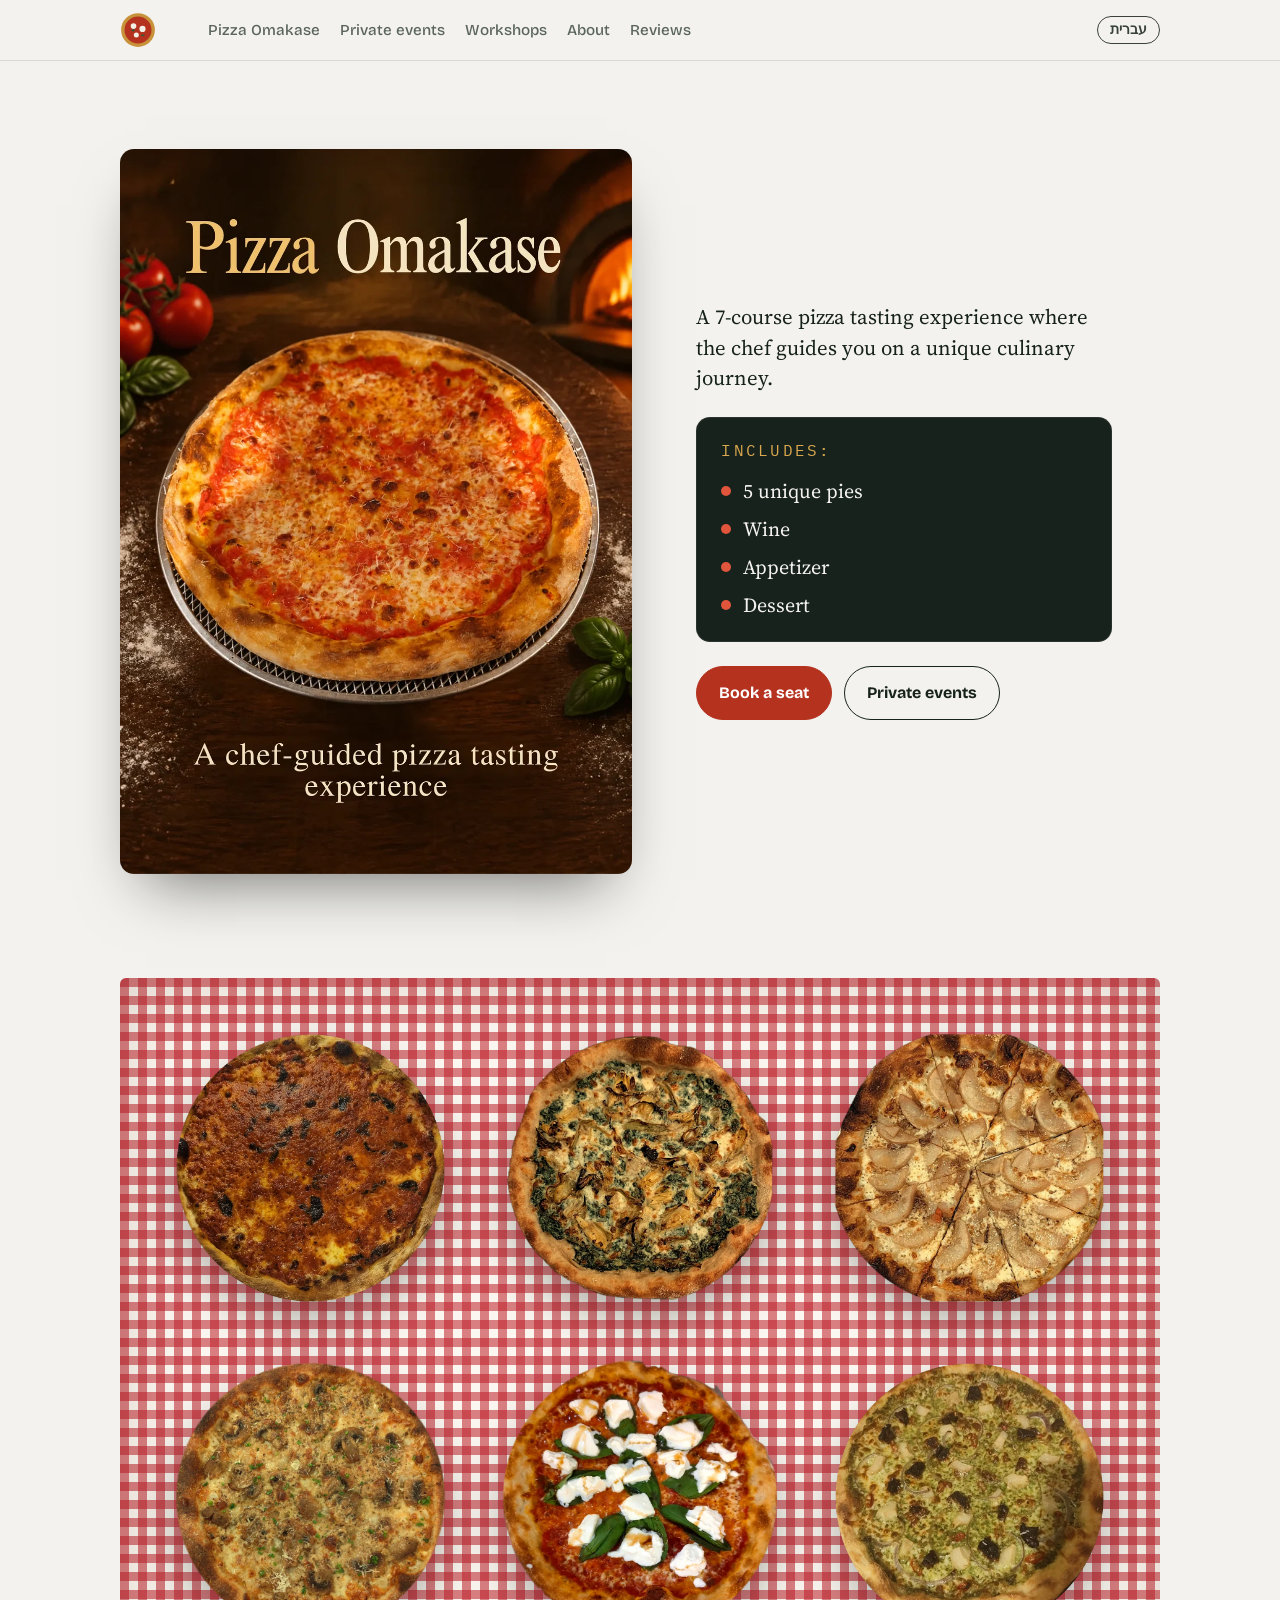
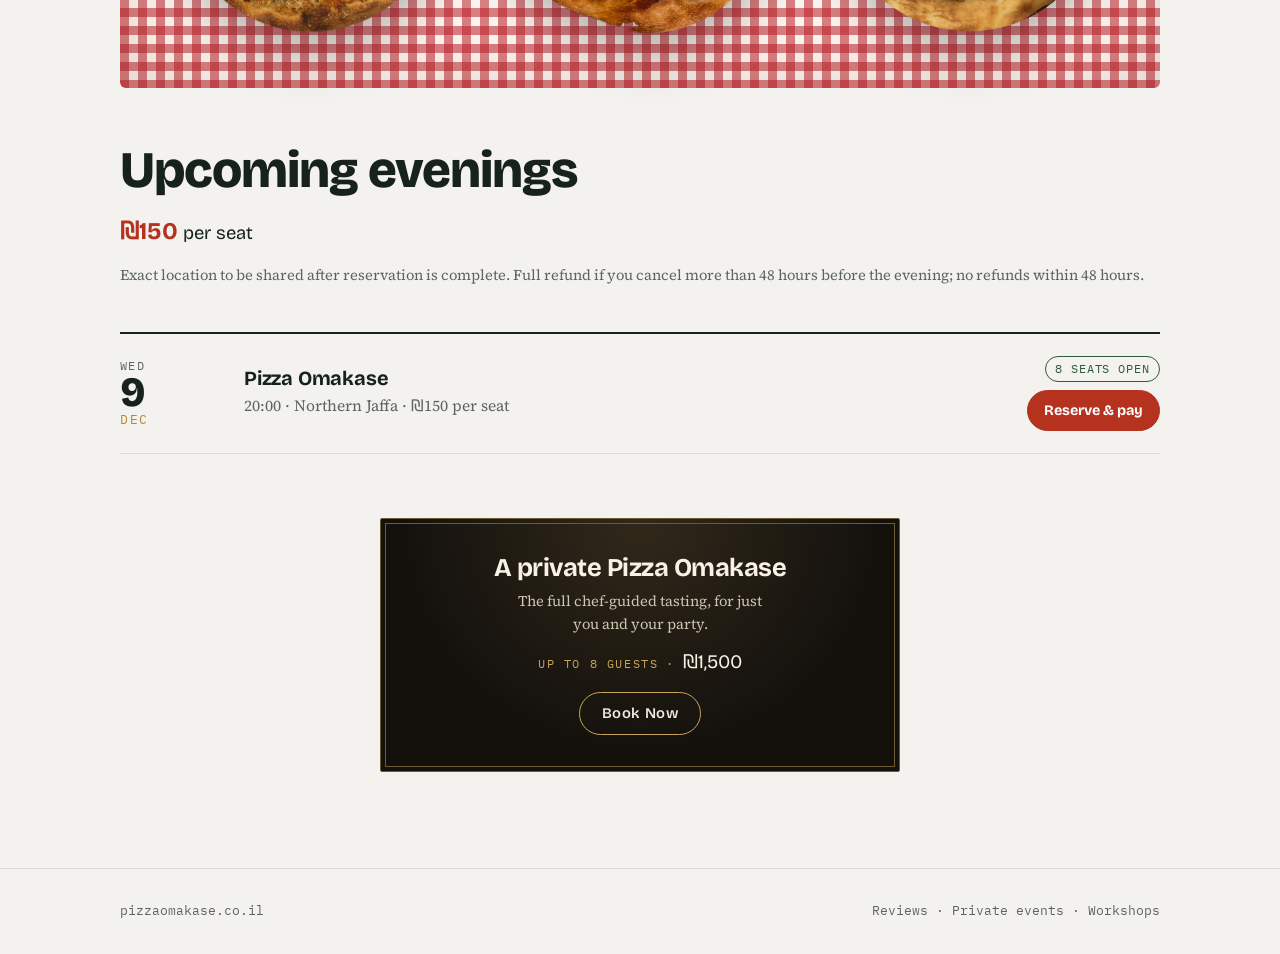
==== commit 816247fe: "Vodka pie photo: remove glare from the sauce Co-Authored-By: Claude Opus 5.5 <noreply@anthropic.com>" ====
--- a/index.html
+++ b/index.html
@@ -15,7 +15,7 @@
 <meta name="twitter:card" content="summary_large_image">
 <link rel="icon" href="favicon.svg" type="image/svg+xml">
 <meta name="theme-color" content="#B5321F">
-<script type="application/ld+json">{"@context": "https://schema.org", "@type": "FoodEstablishment", "@id": "https://pizzaomakase.co.il/#business", "name": "Pizza Omakase", "url": "https://pizzaomakase.co.il/", "image": ["https://pizzaomakase.co.il/images/originals/classic.jpg", "https://pizzaomakase.co.il/images/pizza-vodka.webp?v=6", "https://pizzaomakase.co.il/images/pizza-spinach-artichoke.webp?v=4", "https://pizzaomakase.co.il/images/pizza-pear-hot-honey.webp?v=4", "https://pizzaomakase.co.il/images/pizza-mushroom.webp?v=4", "https://pizzaomakase.co.il/images/pizza-margherita-burrata.webp?v=4", "https://pizzaomakase.co.il/images/pizza-pesto-feta.webp?v=1"], "logo": "https://pizzaomakase.co.il/favicon.svg", "description": "Pizza Omakase is a chef's-choice New York–style pizza tasting experience in Israel: an appetizer, five unique pies, dessert and wine at one intimate table. Seats at scheduled evenings in Jaffa, private events, and pizza-making workshops.", "servesCuisine": ["Pizza", "New York-style pizza"], "areaServed": [{"@type": "City", "name": "Tel Aviv-Yafo"}, {"@type": "Country", "name": "Israel"}], "acceptsReservations": true, "priceRange": "₪150 per seat", "knowsLanguage": ["en", "he"], "hasMenu": {"@type": "Menu", "name": "Pizza Omakase tasting", "description": "Chef's choice: appetizer, five unique pies, dessert and wine."}}</script>
+<script type="application/ld+json">{"@context": "https://schema.org", "@type": "FoodEstablishment", "@id": "https://pizzaomakase.co.il/#business", "name": "Pizza Omakase", "url": "https://pizzaomakase.co.il/", "image": ["https://pizzaomakase.co.il/images/originals/classic.jpg", "https://pizzaomakase.co.il/images/pizza-vodka.webp?v=7", "https://pizzaomakase.co.il/images/pizza-spinach-artichoke.webp?v=4", "https://pizzaomakase.co.il/images/pizza-pear-hot-honey.webp?v=4", "https://pizzaomakase.co.il/images/pizza-mushroom.webp?v=4", "https://pizzaomakase.co.il/images/pizza-margherita-burrata.webp?v=4", "https://pizzaomakase.co.il/images/pizza-pesto-feta.webp?v=1"], "logo": "https://pizzaomakase.co.il/favicon.svg", "description": "Pizza Omakase is a chef's-choice New York–style pizza tasting experience in Israel: an appetizer, five unique pies, dessert and wine at one intimate table. Seats at scheduled evenings in Jaffa, private events, and pizza-making workshops.", "servesCuisine": ["Pizza", "New York-style pizza"], "areaServed": [{"@type": "City", "name": "Tel Aviv-Yafo"}, {"@type": "Country", "name": "Israel"}], "acceptsReservations": true, "priceRange": "₪150 per seat", "knowsLanguage": ["en", "he"], "hasMenu": {"@type": "Menu", "name": "Pizza Omakase tasting", "description": "Chef's choice: appetizer, five unique pies, dessert and wine."}}</script>
 <link rel="preconnect" href="https://fonts.googleapis.com">
 <link rel="preconnect" href="https://fonts.gstatic.com" crossorigin>
 <link rel="stylesheet" href="https://fonts.googleapis.com/css2?family=Bricolage+Grotesque:opsz,wght@12..96,500;12..96,700;12..96,800&family=Source+Serif+4:ital,opsz,wght@0,8..60,400;0,8..60,600;1,8..60,400&family=IBM+Plex+Mono:wght@400;500&display=swap">
@@ -266,7 +266,7 @@
   <section id="pies" class="alt">
     <div class="wrap">
       <div class="pies">
-        <figure><img src="images/pizza-vodka.webp?v=6" alt="The Vodka pie" data-he-alt="פיצה וודקה" loading="lazy" width="900" height="900"></figure>
+        <figure><img src="images/pizza-vodka.webp?v=7" alt="The Vodka pie" data-he-alt="פיצה וודקה" loading="lazy" width="900" height="900"></figure>
         <figure><img src="images/pizza-spinach-artichoke.webp?v=4" alt="The Spinach Artichoke pie" data-he-alt="פיצה תרד וארטישוק" loading="lazy" width="900" height="900"></figure>
         <figure><img src="images/pizza-pear-hot-honey.webp?v=4" alt="The Poached Pear and Hot Honey pie" data-he-alt="פיצה אגס מבושל ודבש חריף" loading="lazy" width="900" height="900"></figure>
         <figure><img src="images/pizza-mushroom.webp?v=5" alt="White mushroom pie with Parmesan and chives" data-he-alt="פיצה לבנה עם פטריות, פרמזן ועירית" loading="lazy" width="900" height="900"></figure>
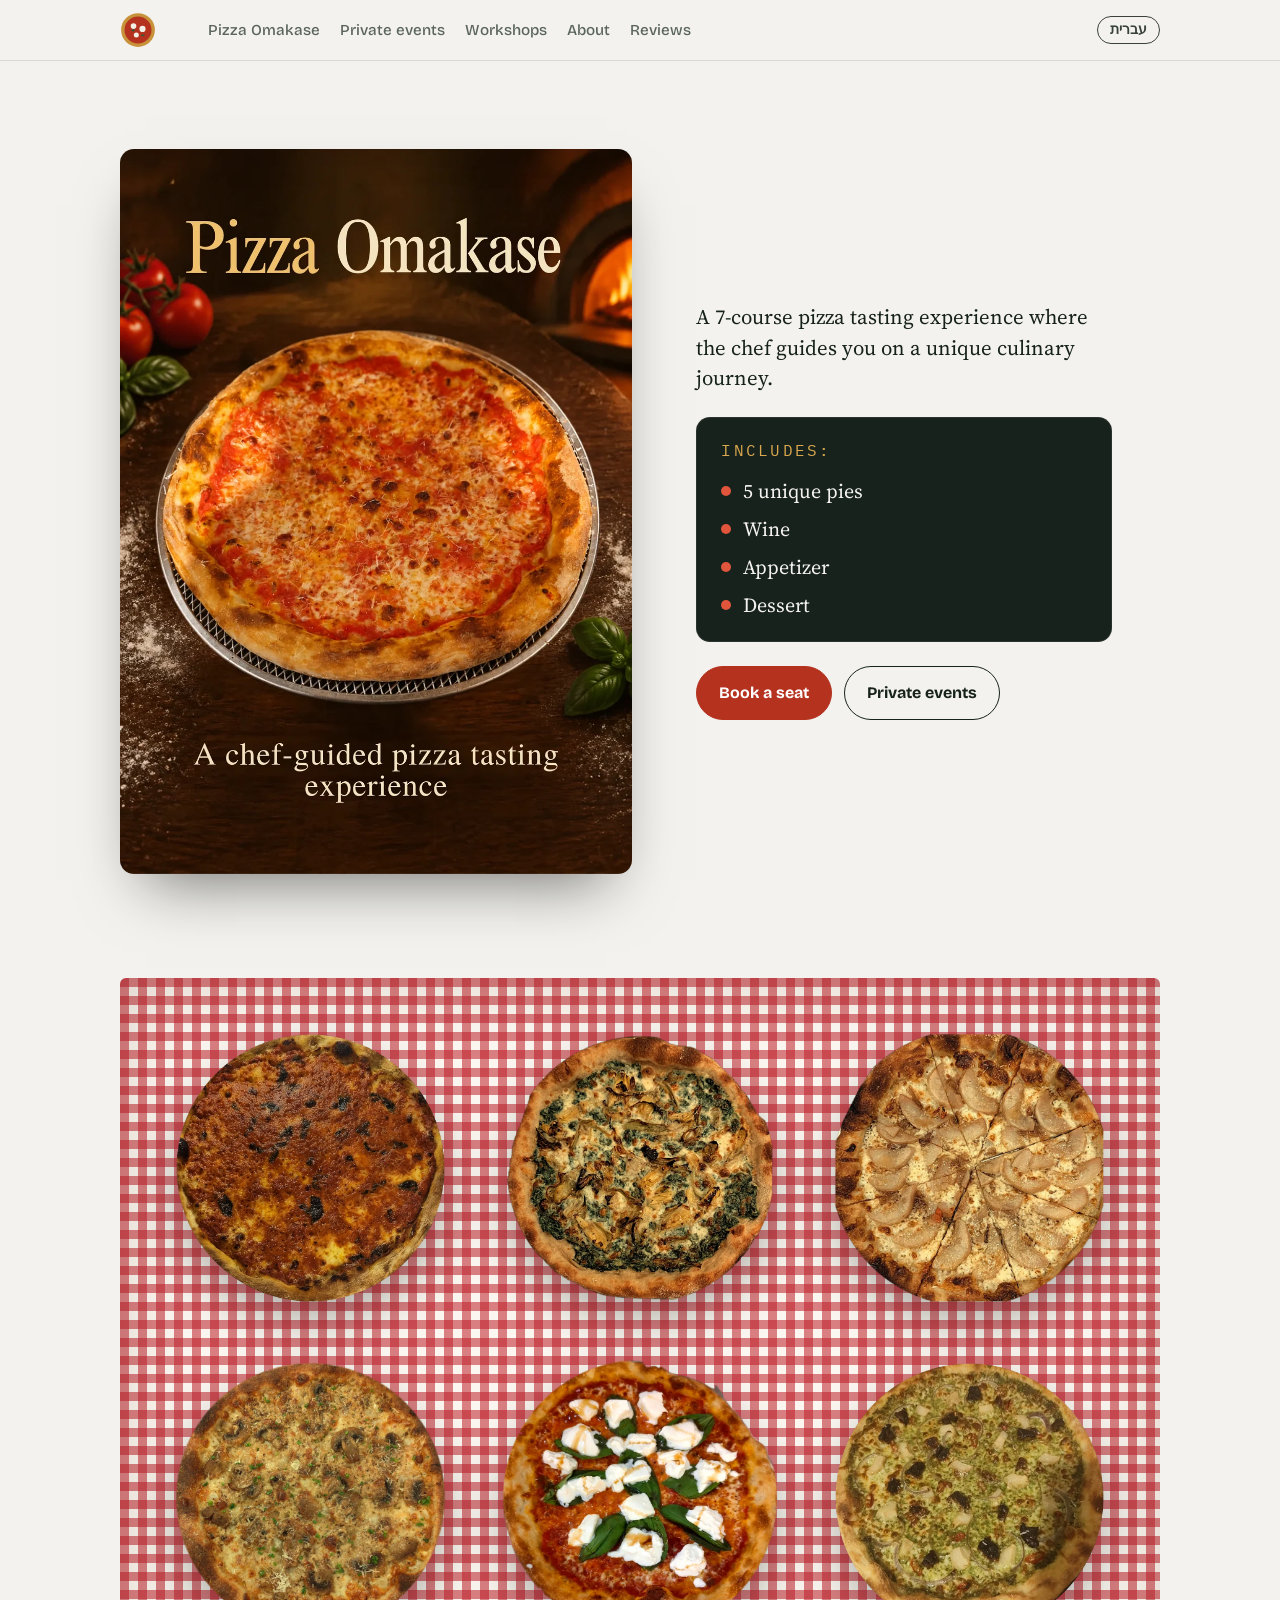
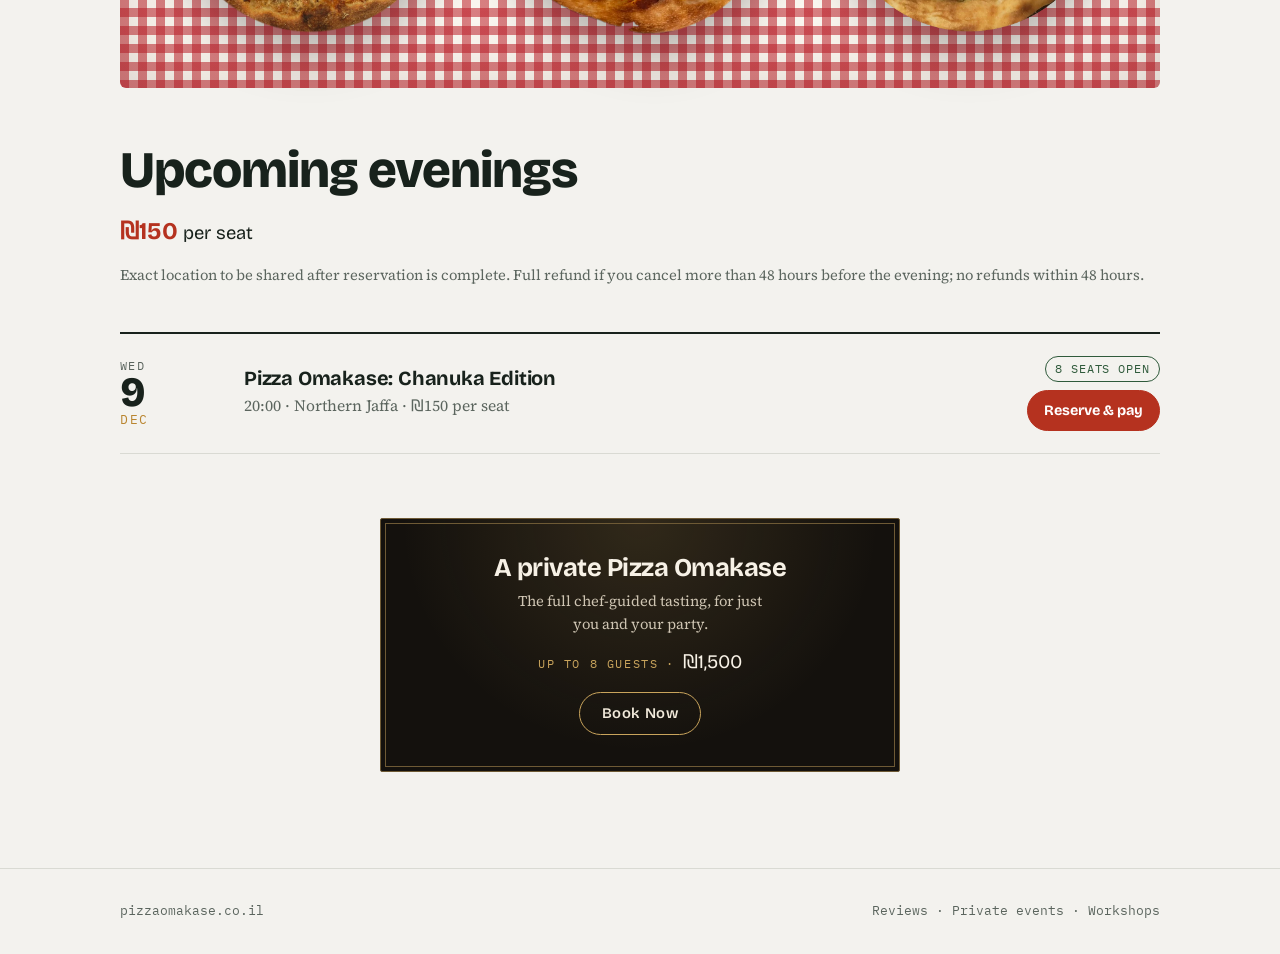
==== commit 28a9c88e: "Backup dates: swap Nov 25 / Dec 2 titles; Dec 9 is Chanuka Edition Co-Authored-By: Claude Opus 5.5 <" ====
--- a/index.html
+++ b/index.html
@@ -351,9 +351,9 @@
 const EXAMPLE_EVENTS = [
   {date: "2026-11-11", time: "20:00", title: "Vegan Pizza Omakase", title_he: "פיצה אומקאסה טבעונית", location: "Northern Jaffa", location_he: "צפון יפו", seats_left: "1", status: "open", note: "", pay_link: "https://mrng.to/Jdc7gMnJVl"},
   {date: "2026-11-18", time: "20:00", title: "Pizza Omakase", title_he: "פיצה אומקאסה", location: "Northern Jaffa", location_he: "צפון יפו", seats_left: "4", status: "open", note: "", pay_link: "https://mrng.to/4sXIoniPWg"},
-  {date: "2026-11-25", time: "20:00", title: "Pizza Omakase: 5 styles of pizza from Italy to America", title_he: "פיצה אומקאסה: 5 סגנונות פיצה, מאיטליה ועד אמריקה", location: "Northern Jaffa", location_he: "צפון יפו", seats_left: "8", status: "open", note: "", pay_link: "https://mrng.to/SbXQcux80n"},
-  {date: "2026-12-02", time: "20:00", title: "Pizza Omakase", title_he: "פיצה אומקאסה", location: "Northern Jaffa", location_he: "צפון יפו", seats_left: "8", status: "open", note: "", pay_link: "https://mrng.to/F7dpn0AbKh"},
-  {date: "2026-12-09", time: "20:00", title: "Pizza Omakase", title_he: "פיצה אומקאסה", location: "Northern Jaffa", location_he: "צפון יפו", seats_left: "8", status: "open", note: "", pay_link: "https://mrng.to/qZVKkEKjK8"}
+  {date: "2026-11-25", time: "20:00", title: "Pizza Omakase", title_he: "פיצה אומקאסה", location: "Northern Jaffa", location_he: "צפון יפו", seats_left: "8", status: "open", note: "", pay_link: "https://mrng.to/SbXQcux80n"},
+  {date: "2026-12-02", time: "20:00", title: "Pizza Omakase: 5 styles of pizza from Italy to America", title_he: "פיצה אומקאסה: 5 סגנונות פיצה, מאיטליה ועד אמריקה", location: "Northern Jaffa", location_he: "צפון יפו", seats_left: "8", status: "open", note: "", pay_link: "https://mrng.to/F7dpn0AbKh"},
+  {date: "2026-12-09", time: "20:00", title: "Pizza Omakase: Chanuka Edition", title_he: "פיצה אומקאסה: מהדורת חנוכה", location: "Northern Jaffa", location_he: "צפון יפו", seats_left: "8", status: "open", note: "", pay_link: "https://mrng.to/qZVKkEKjK8"}
 ];
 
 function isoIn(days){const d=new Date();d.setDate(d.getDate()+days);return d.toISOString().slice(0,10)}
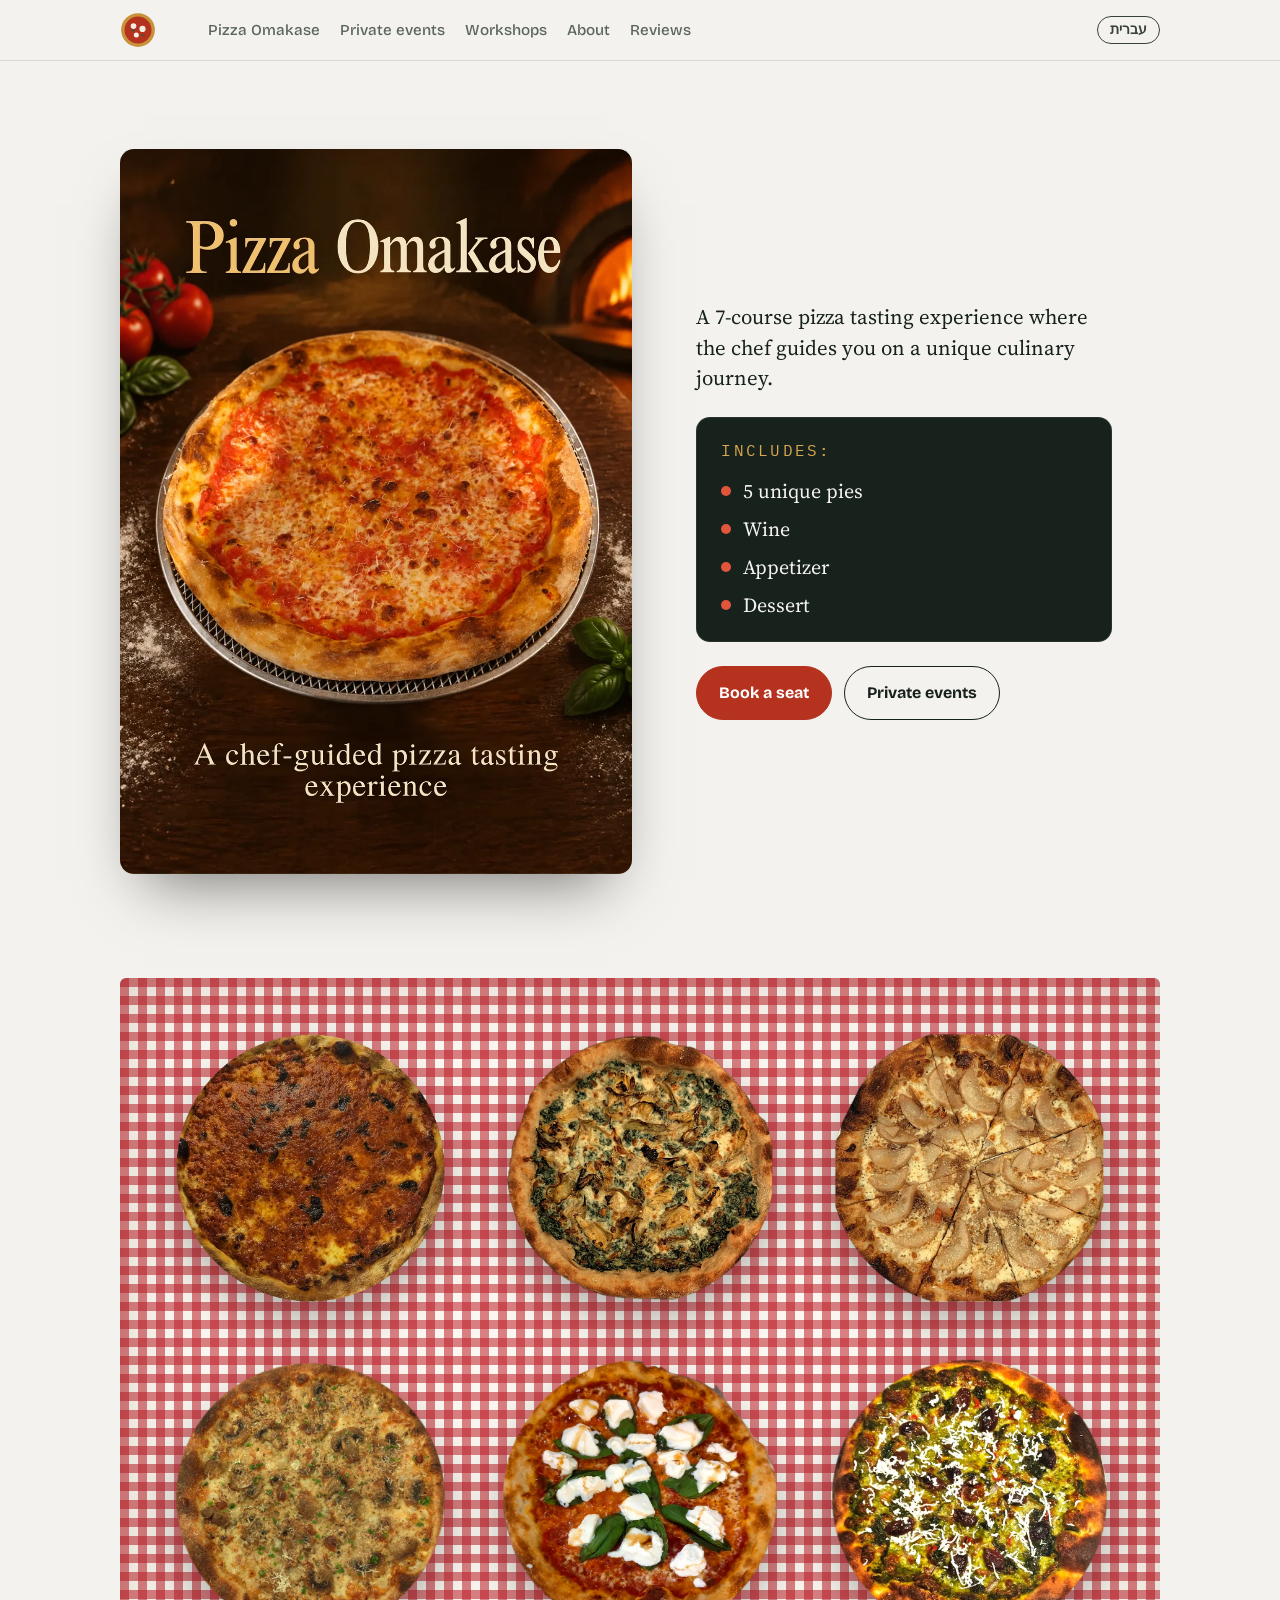
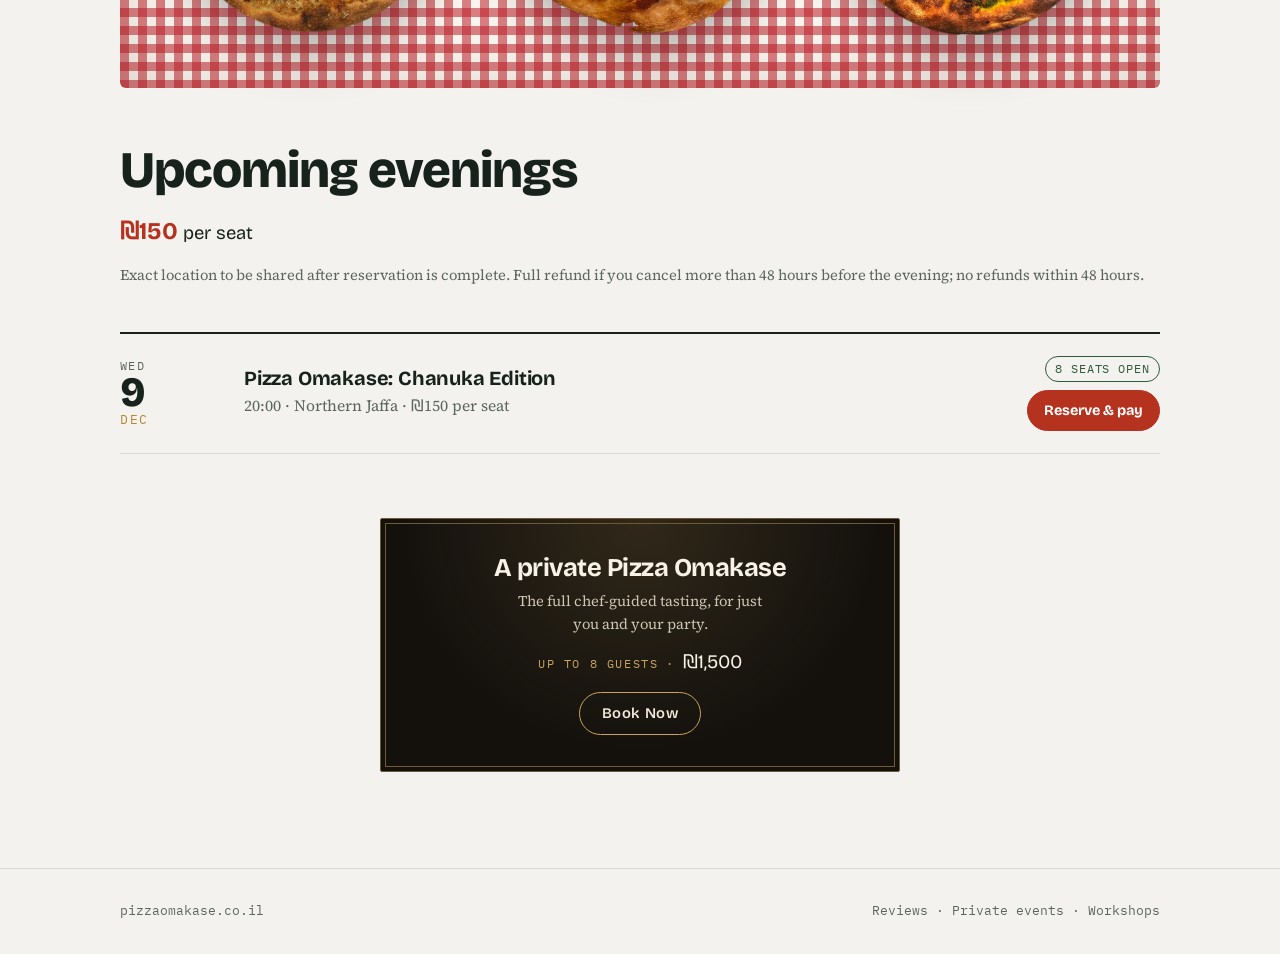
==== commit 174cef0c: "Backup evenings: Nov 25 / Dec 2 themes swapped; Dec 9 Chanuka Edition Co-Authored-By: Claude Opus 5." ====
--- a/index.html
+++ b/index.html
@@ -15,7 +15,7 @@
 <meta name="twitter:card" content="summary_large_image">
 <link rel="icon" href="favicon.svg" type="image/svg+xml">
 <meta name="theme-color" content="#B5321F">
-<script type="application/ld+json">{"@context": "https://schema.org", "@type": "FoodEstablishment", "@id": "https://pizzaomakase.co.il/#business", "name": "Pizza Omakase", "url": "https://pizzaomakase.co.il/", "image": ["https://pizzaomakase.co.il/images/originals/classic.jpg", "https://pizzaomakase.co.il/images/pizza-vodka.webp?v=7", "https://pizzaomakase.co.il/images/pizza-spinach-artichoke.webp?v=4", "https://pizzaomakase.co.il/images/pizza-pear-hot-honey.webp?v=4", "https://pizzaomakase.co.il/images/pizza-mushroom.webp?v=4", "https://pizzaomakase.co.il/images/pizza-margherita-burrata.webp?v=4", "https://pizzaomakase.co.il/images/pizza-pesto-feta.webp?v=1"], "logo": "https://pizzaomakase.co.il/favicon.svg", "description": "Pizza Omakase is a chef's-choice New York–style pizza tasting experience in Israel: an appetizer, five unique pies, dessert and wine at one intimate table. Seats at scheduled evenings in Jaffa, private events, and pizza-making workshops.", "servesCuisine": ["Pizza", "New York-style pizza"], "areaServed": [{"@type": "City", "name": "Tel Aviv-Yafo"}, {"@type": "Country", "name": "Israel"}], "acceptsReservations": true, "priceRange": "₪150 per seat", "knowsLanguage": ["en", "he"], "hasMenu": {"@type": "Menu", "name": "Pizza Omakase tasting", "description": "Chef's choice: appetizer, five unique pies, dessert and wine."}}</script>
+<script type="application/ld+json">{"@context": "https://schema.org", "@type": "FoodEstablishment", "@id": "https://pizzaomakase.co.il/#business", "name": "Pizza Omakase", "url": "https://pizzaomakase.co.il/", "image": ["https://pizzaomakase.co.il/images/originals/classic.jpg", "https://pizzaomakase.co.il/images/pizza-vodka.webp?v=4", "https://pizzaomakase.co.il/images/pizza-spinach-artichoke.webp?v=4", "https://pizzaomakase.co.il/images/pizza-pear-hot-honey.webp?v=4", "https://pizzaomakase.co.il/images/pizza-mushroom.webp?v=4", "https://pizzaomakase.co.il/images/pizza-margherita-burrata.webp?v=4", "https://pizzaomakase.co.il/images/pizza-pesto-olive.webp?v=4"], "logo": "https://pizzaomakase.co.il/favicon.svg", "description": "Pizza Omakase is a chef's-choice New York–style pizza tasting experience in Israel: an appetizer, five unique pies, dessert and wine at one intimate table. Seats at scheduled evenings in Jaffa, private events, and pizza-making workshops.", "servesCuisine": ["Pizza", "New York-style pizza"], "areaServed": [{"@type": "City", "name": "Tel Aviv-Yafo"}, {"@type": "Country", "name": "Israel"}], "acceptsReservations": true, "priceRange": "₪150 per seat", "knowsLanguage": ["en", "he"], "hasMenu": {"@type": "Menu", "name": "Pizza Omakase tasting", "description": "Chef's choice: appetizer, five unique pies, dessert and wine."}}</script>
 <link rel="preconnect" href="https://fonts.googleapis.com">
 <link rel="preconnect" href="https://fonts.gstatic.com" crossorigin>
 <link rel="stylesheet" href="https://fonts.googleapis.com/css2?family=Bricolage+Grotesque:opsz,wght@12..96,500;12..96,700;12..96,800&family=Source+Serif+4:ital,opsz,wght@0,8..60,400;0,8..60,600;1,8..60,400&family=IBM+Plex+Mono:wght@400;500&display=swap">
@@ -266,12 +266,12 @@
   <section id="pies" class="alt">
     <div class="wrap">
       <div class="pies">
-        <figure><img src="images/pizza-vodka.webp?v=7" alt="The Vodka pie" data-he-alt="פיצה וודקה" loading="lazy" width="900" height="900"></figure>
+        <figure><img src="images/pizza-vodka.webp?v=4" alt="The Vodka pie" data-he-alt="פיצה וודקה" loading="lazy" width="900" height="900"></figure>
         <figure><img src="images/pizza-spinach-artichoke.webp?v=4" alt="The Spinach Artichoke pie" data-he-alt="פיצה תרד וארטישוק" loading="lazy" width="900" height="900"></figure>
         <figure><img src="images/pizza-pear-hot-honey.webp?v=4" alt="The Poached Pear and Hot Honey pie" data-he-alt="פיצה אגס מבושל ודבש חריף" loading="lazy" width="900" height="900"></figure>
         <figure><img src="images/pizza-mushroom.webp?v=5" alt="White mushroom pie with Parmesan and chives" data-he-alt="פיצה לבנה עם פטריות, פרמזן ועירית" loading="lazy" width="900" height="900"></figure>
         <figure><img src="images/pizza-margherita-burrata.webp?v=4" alt="Margherita with fresh cheese, basil and balsamic" data-he-alt="מרגריטה עם גבינה טרייה, בזיליקום ובלסמי" loading="lazy" width="900" height="900"></figure>
-        <figure><img src="images/pizza-pesto-feta.webp?v=1" alt="Pesto pie with feta, red onion and chili" data-he-alt="פיצה פסטו עם פטה, בצל סגול וצ׳ילי" loading="lazy" width="900" height="900"></figure>
+        <figure><img src="images/pizza-pesto-olive.webp?v=4" alt="Pesto pie with olives and shaved cheese" data-he-alt="פיצה פסטו עם זיתים וגבינה מגוררת" loading="lazy" width="900" height="900"></figure>
       </div>
     </div>
   </section>
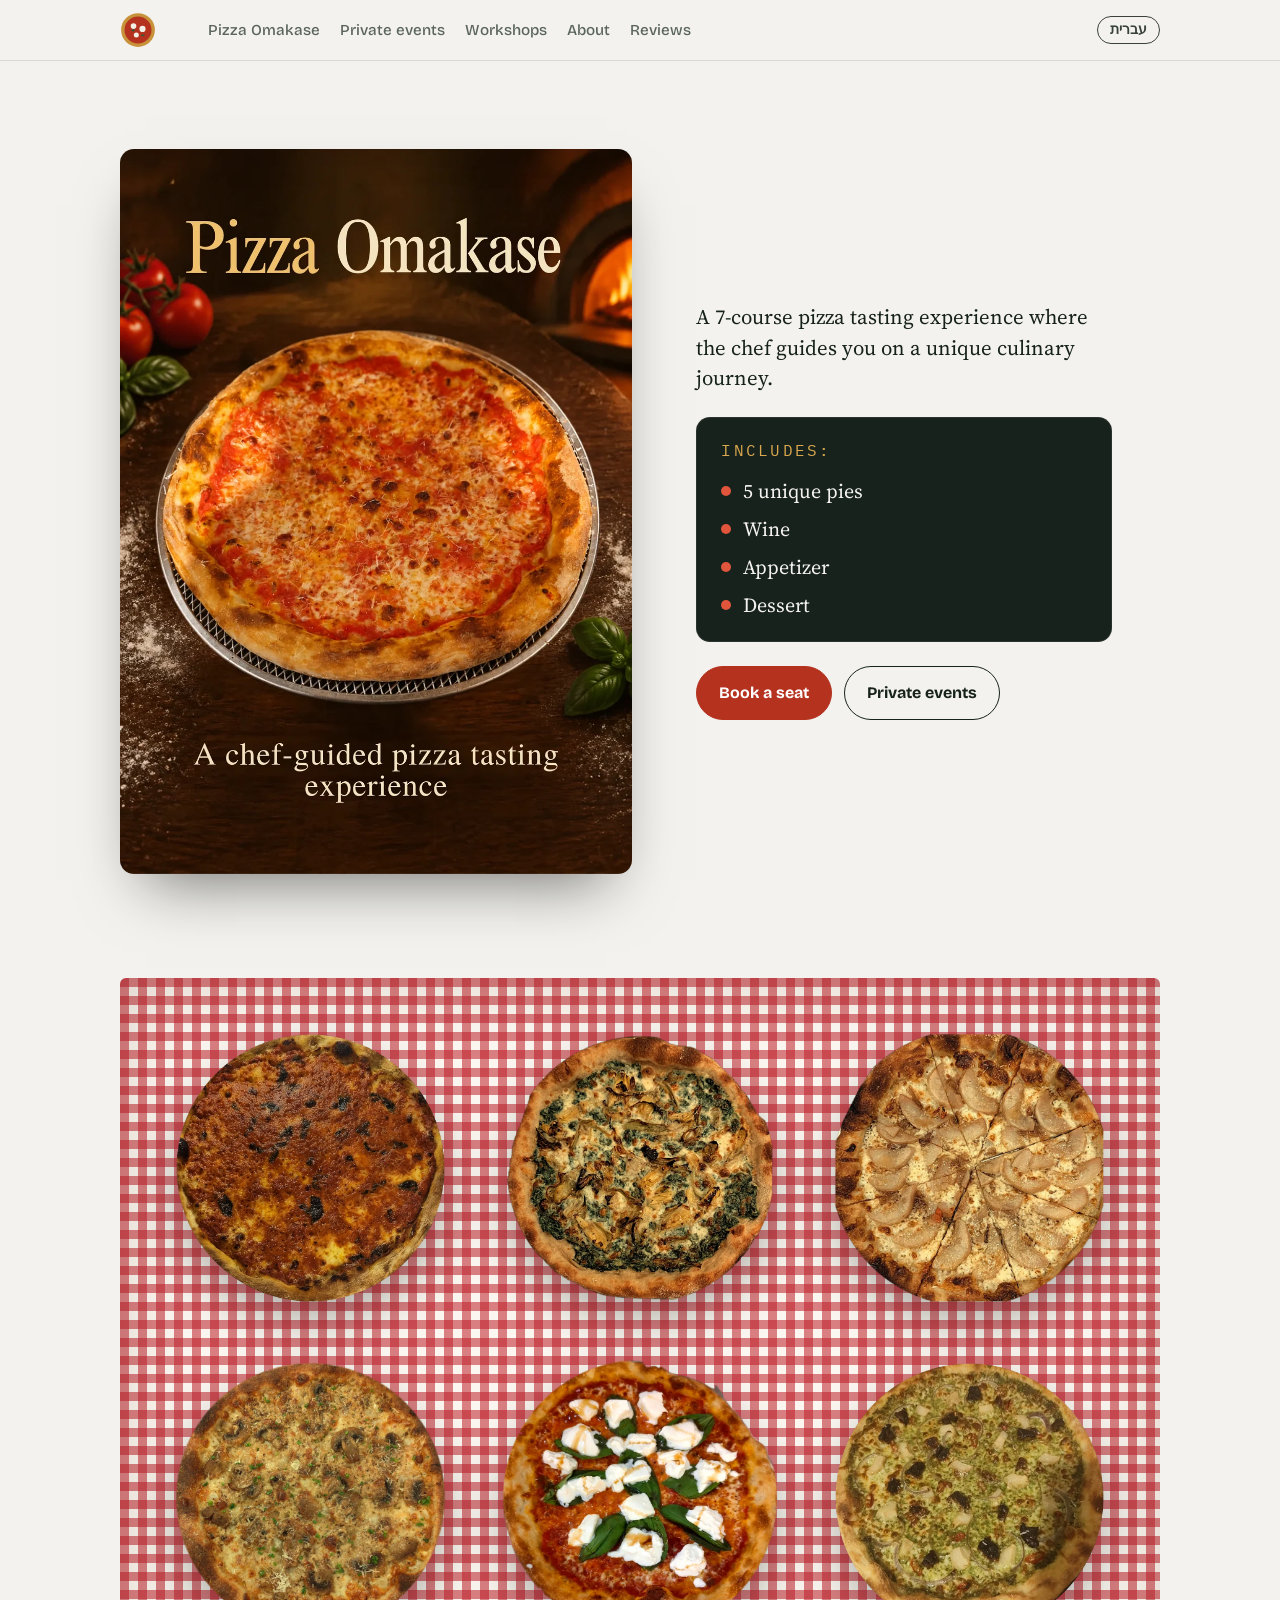
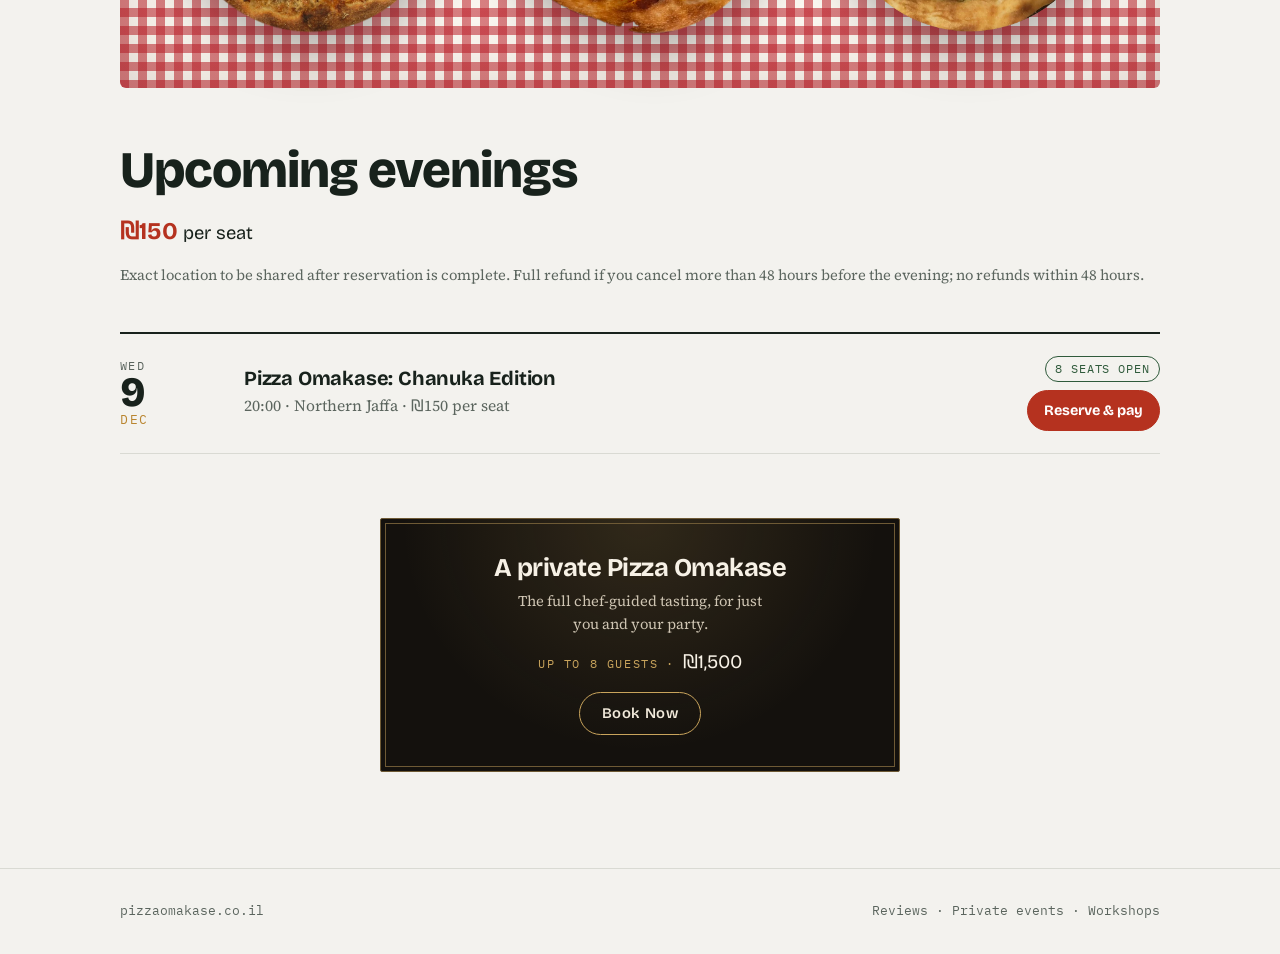
==== commit 7766b974: "Merge remote-tracking branch 'origin/main' into preview" ====
--- a/index.html
+++ b/index.html
@@ -15,7 +15,7 @@
 <meta name="twitter:card" content="summary_large_image">
 <link rel="icon" href="favicon.svg" type="image/svg+xml">
 <meta name="theme-color" content="#B5321F">
-<script type="application/ld+json">{"@context": "https://schema.org", "@type": "FoodEstablishment", "@id": "https://pizzaomakase.co.il/#business", "name": "Pizza Omakase", "url": "https://pizzaomakase.co.il/", "image": ["https://pizzaomakase.co.il/images/originals/classic.jpg", "https://pizzaomakase.co.il/images/pizza-vodka.webp?v=4", "https://pizzaomakase.co.il/images/pizza-spinach-artichoke.webp?v=4", "https://pizzaomakase.co.il/images/pizza-pear-hot-honey.webp?v=4", "https://pizzaomakase.co.il/images/pizza-mushroom.webp?v=4", "https://pizzaomakase.co.il/images/pizza-margherita-burrata.webp?v=4", "https://pizzaomakase.co.il/images/pizza-pesto-olive.webp?v=4"], "logo": "https://pizzaomakase.co.il/favicon.svg", "description": "Pizza Omakase is a chef's-choice New York–style pizza tasting experience in Israel: an appetizer, five unique pies, dessert and wine at one intimate table. Seats at scheduled evenings in Jaffa, private events, and pizza-making workshops.", "servesCuisine": ["Pizza", "New York-style pizza"], "areaServed": [{"@type": "City", "name": "Tel Aviv-Yafo"}, {"@type": "Country", "name": "Israel"}], "acceptsReservations": true, "priceRange": "₪150 per seat", "knowsLanguage": ["en", "he"], "hasMenu": {"@type": "Menu", "name": "Pizza Omakase tasting", "description": "Chef's choice: appetizer, five unique pies, dessert and wine."}}</script>
+<script type="application/ld+json">{"@context": "https://schema.org", "@type": "FoodEstablishment", "@id": "https://pizzaomakase.co.il/#business", "name": "Pizza Omakase", "url": "https://pizzaomakase.co.il/", "image": ["https://pizzaomakase.co.il/images/originals/classic.jpg", "https://pizzaomakase.co.il/images/pizza-vodka.webp?v=7", "https://pizzaomakase.co.il/images/pizza-spinach-artichoke.webp?v=4", "https://pizzaomakase.co.il/images/pizza-pear-hot-honey.webp?v=4", "https://pizzaomakase.co.il/images/pizza-mushroom.webp?v=4", "https://pizzaomakase.co.il/images/pizza-margherita-burrata.webp?v=4", "https://pizzaomakase.co.il/images/pizza-pesto-feta.webp?v=1"], "logo": "https://pizzaomakase.co.il/favicon.svg", "description": "Pizza Omakase is a chef's-choice New York–style pizza tasting experience in Israel: an appetizer, five unique pies, dessert and wine at one intimate table. Seats at scheduled evenings in Jaffa, private events, and pizza-making workshops.", "servesCuisine": ["Pizza", "New York-style pizza"], "areaServed": [{"@type": "City", "name": "Tel Aviv-Yafo"}, {"@type": "Country", "name": "Israel"}], "acceptsReservations": true, "priceRange": "₪150 per seat", "knowsLanguage": ["en", "he"], "hasMenu": {"@type": "Menu", "name": "Pizza Omakase tasting", "description": "Chef's choice: appetizer, five unique pies, dessert and wine."}}</script>
 <link rel="preconnect" href="https://fonts.googleapis.com">
 <link rel="preconnect" href="https://fonts.gstatic.com" crossorigin>
 <link rel="stylesheet" href="https://fonts.googleapis.com/css2?family=Bricolage+Grotesque:opsz,wght@12..96,500;12..96,700;12..96,800&family=Source+Serif+4:ital,opsz,wght@0,8..60,400;0,8..60,600;1,8..60,400&family=IBM+Plex+Mono:wght@400;500&display=swap">
@@ -266,12 +266,12 @@
   <section id="pies" class="alt">
     <div class="wrap">
       <div class="pies">
-        <figure><img src="images/pizza-vodka.webp?v=4" alt="The Vodka pie" data-he-alt="פיצה וודקה" loading="lazy" width="900" height="900"></figure>
+        <figure><img src="images/pizza-vodka.webp?v=7" alt="The Vodka pie" data-he-alt="פיצה וודקה" loading="lazy" width="900" height="900"></figure>
         <figure><img src="images/pizza-spinach-artichoke.webp?v=4" alt="The Spinach Artichoke pie" data-he-alt="פיצה תרד וארטישוק" loading="lazy" width="900" height="900"></figure>
         <figure><img src="images/pizza-pear-hot-honey.webp?v=4" alt="The Poached Pear and Hot Honey pie" data-he-alt="פיצה אגס מבושל ודבש חריף" loading="lazy" width="900" height="900"></figure>
         <figure><img src="images/pizza-mushroom.webp?v=5" alt="White mushroom pie with Parmesan and chives" data-he-alt="פיצה לבנה עם פטריות, פרמזן ועירית" loading="lazy" width="900" height="900"></figure>
         <figure><img src="images/pizza-margherita-burrata.webp?v=4" alt="Margherita with fresh cheese, basil and balsamic" data-he-alt="מרגריטה עם גבינה טרייה, בזיליקום ובלסמי" loading="lazy" width="900" height="900"></figure>
-        <figure><img src="images/pizza-pesto-olive.webp?v=4" alt="Pesto pie with olives and shaved cheese" data-he-alt="פיצה פסטו עם זיתים וגבינה מגוררת" loading="lazy" width="900" height="900"></figure>
+        <figure><img src="images/pizza-pesto-feta.webp?v=1" alt="Pesto pie with feta, red onion and chili" data-he-alt="פיצה פסטו עם פטה, בצל סגול וצ׳ילי" loading="lazy" width="900" height="900"></figure>
       </div>
     </div>
   </section>
